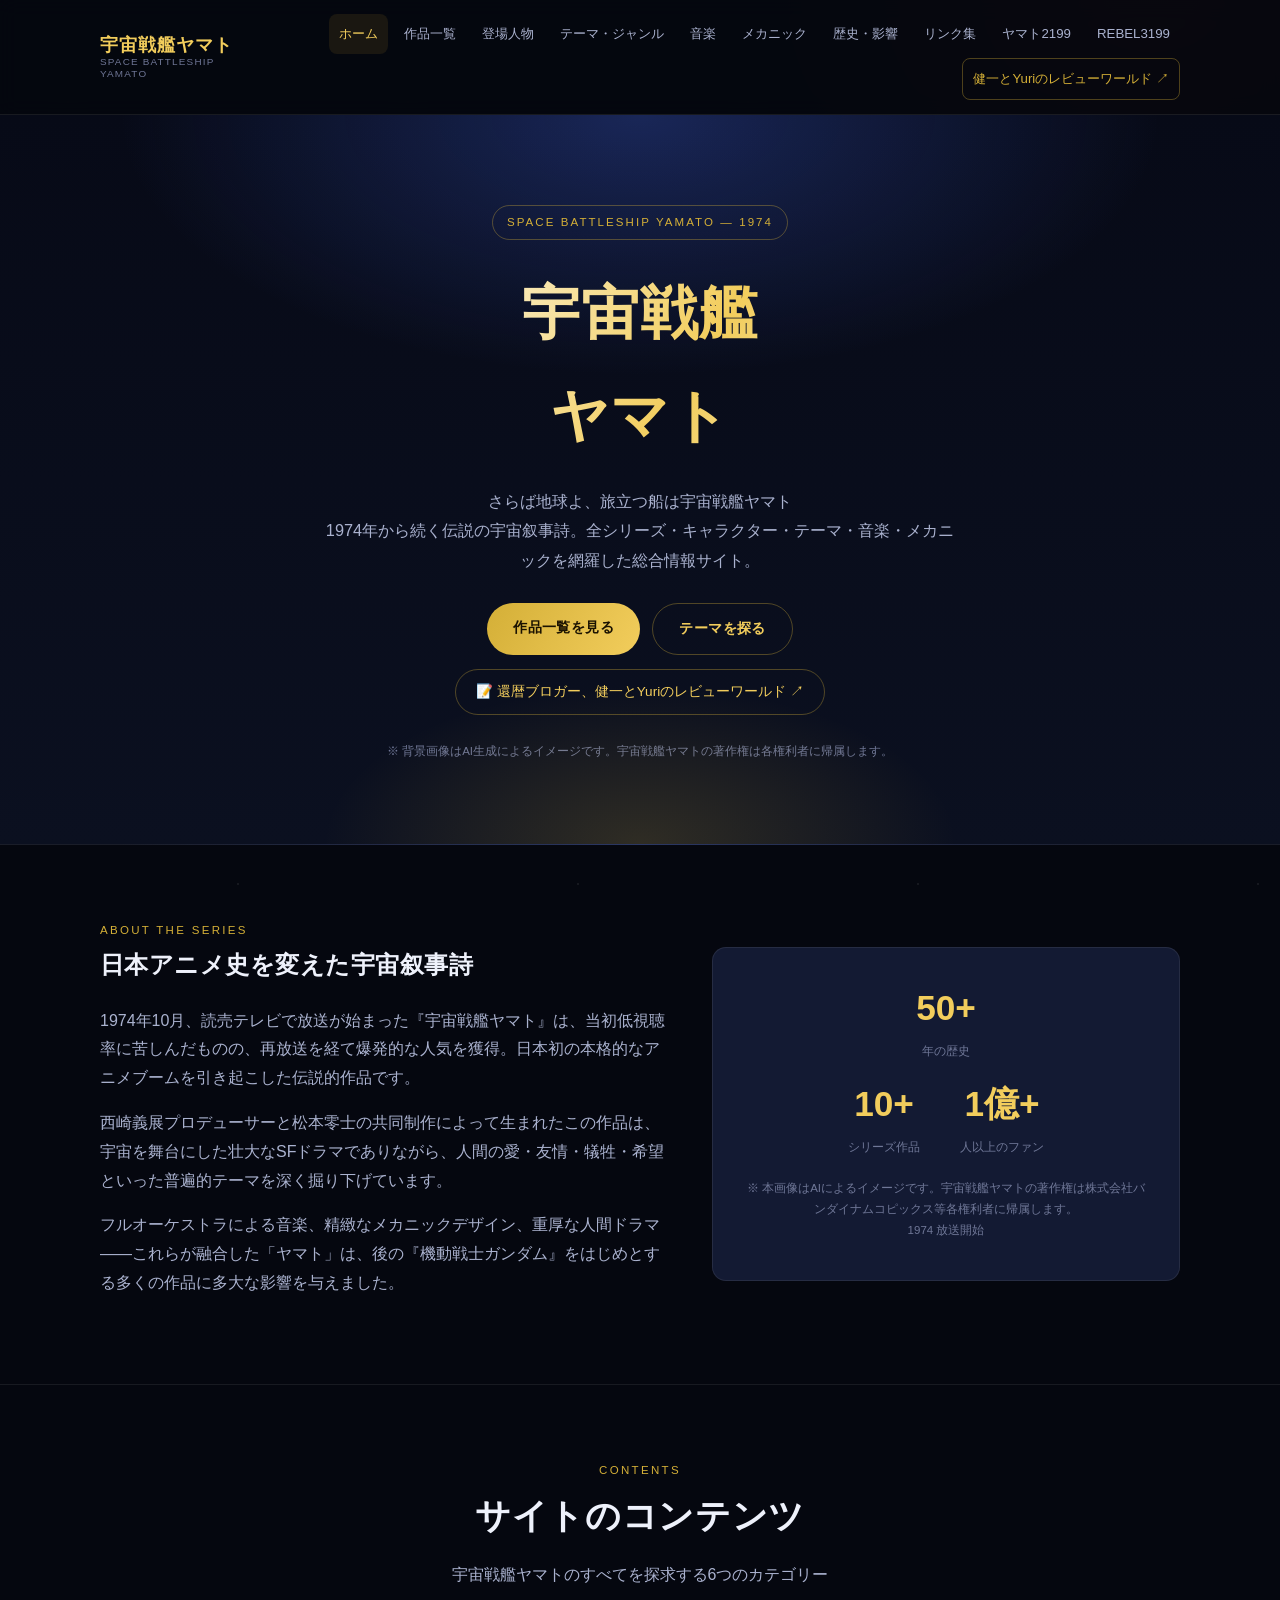
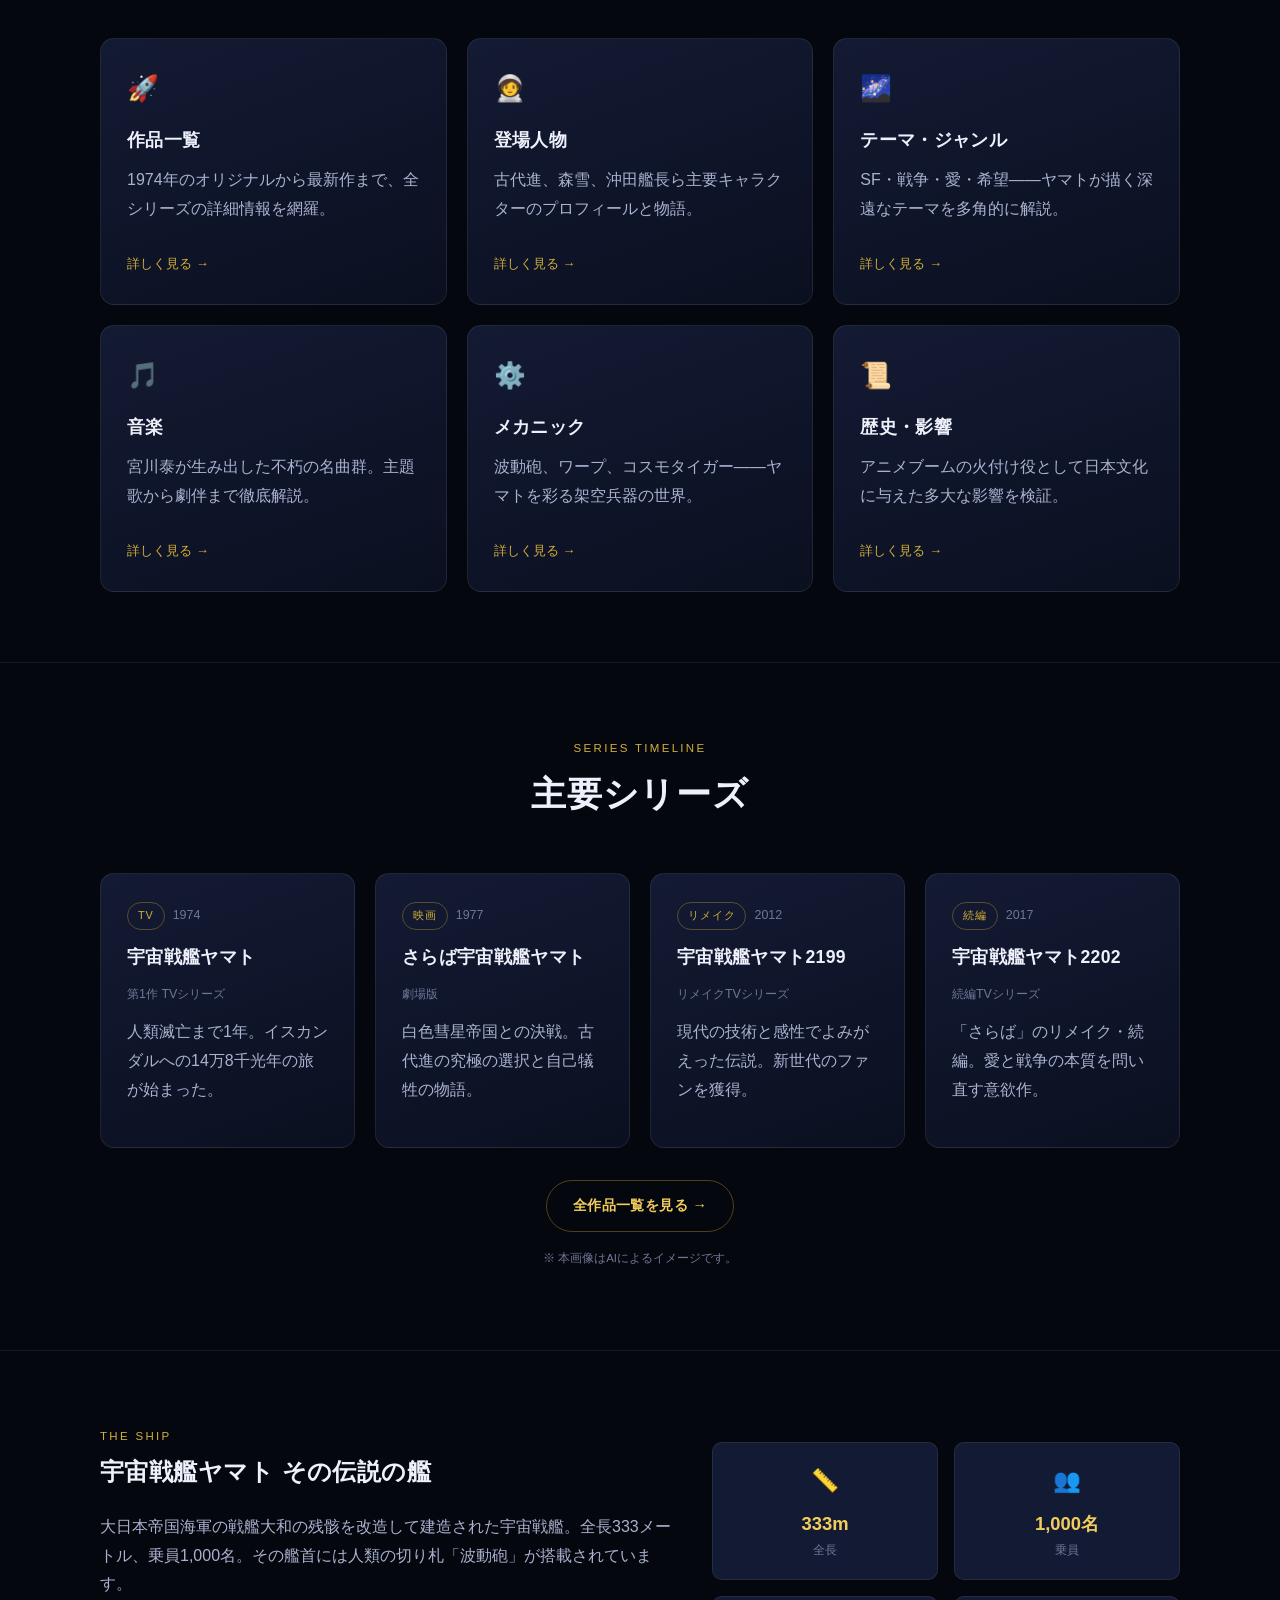
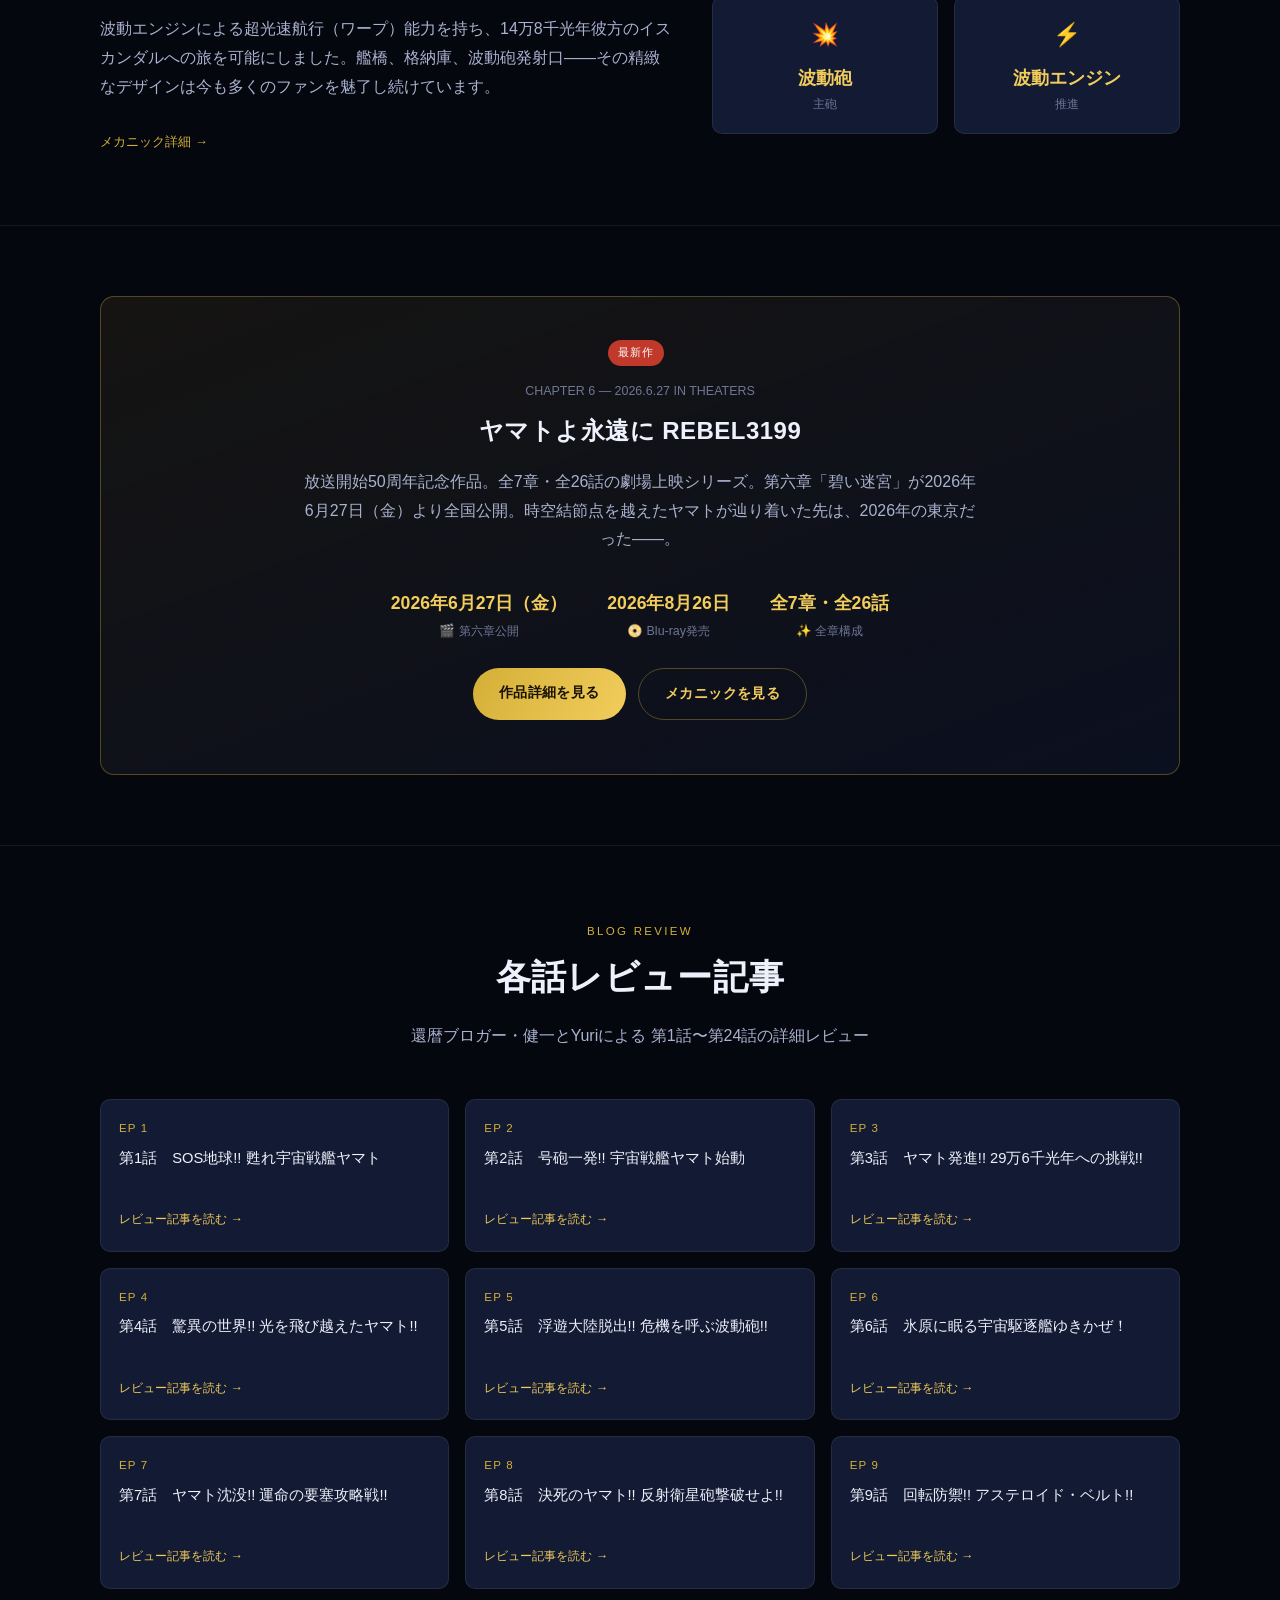
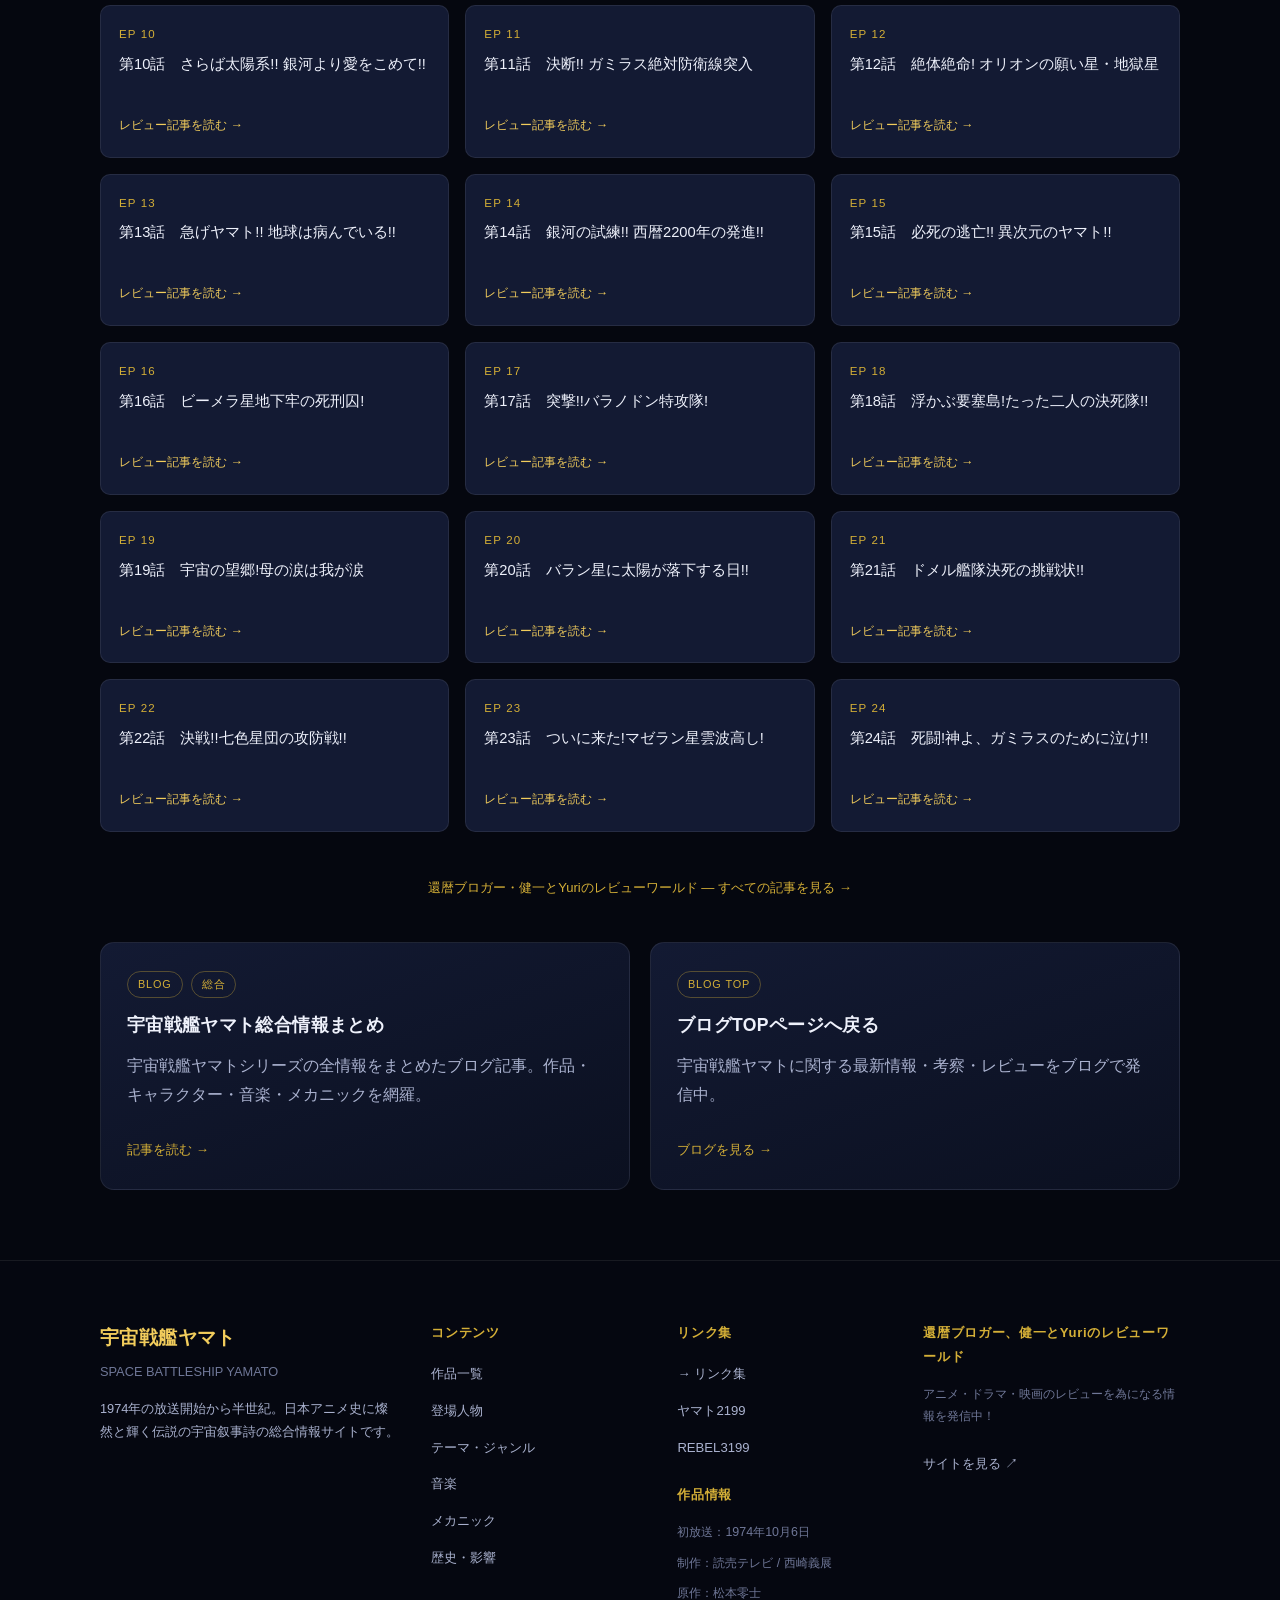
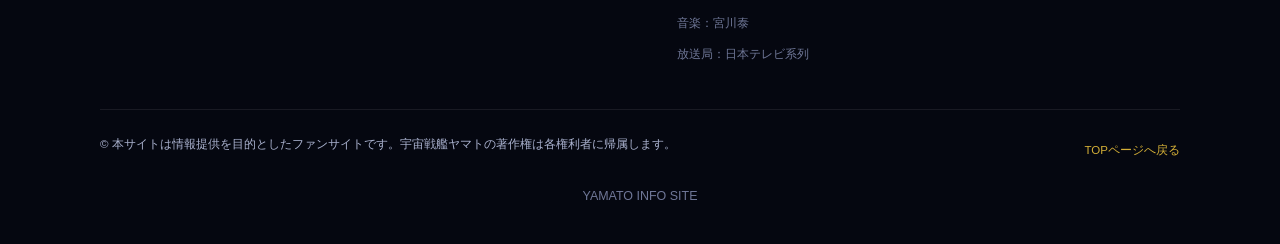
==== index.html @ c0e8f72f "Initial static rebuild of 宇宙戦艦ヤマト総合情報サイト" ====
<!DOCTYPE html>
<html lang="ja">
<head>
<meta charset="UTF-8">
<meta name="viewport" content="width=device-width, initial-scale=1.0">
<title>宇宙戦艦ヤマト 総合情報サイト | SPACE BATTLESHIP YAMATO</title>
<meta name="description" content="1974年から続く宇宙戦艦ヤマトシリーズの総合情報サイト。作品一覧・登場人物・テーマ・音楽・メカニック・歴史を網羅したファンサイトです。">
<link rel="stylesheet" href="style.css">
</head>
<body>

<header class="site-header">
  <div class="header-inner">
    <a href="index.html" class="logo">
      <span class="logo-main">宇宙戦艦ヤマト</span>
      <span class="logo-sub">SPACE BATTLESHIP YAMATO</span>
    </a>
    <button class="nav-toggle" aria-label="メニューを開く" aria-expanded="false">&#9776;</button>
    <nav class="site-nav">
      <a href="index.html">ホーム</a>
      <a href="works.html">作品一覧</a>
      <a href="characters.html">登場人物</a>
      <a href="themes.html">テーマ・ジャンル</a>
      <a href="music.html">音楽</a>
      <a href="mechanics.html">メカニック</a>
      <a href="history.html">歴史・影響</a>
      <a href="links.html">リンク集</a>
      <a href="yamato2199.html">ヤマト2199</a>
      <a href="rebel3199.html">REBEL3199</a>
      <a href="https://www.anime-station.org/" target="_blank" rel="noopener noreferrer" class="nav-external">健一とYuriのレビューワールド ↗</a>
    </nav>
  </div>
</header>

<main>

  <!-- HERO -->
  <section class="hero" style="border-bottom:1px solid var(--border-soft);">
    <div class="container">
      <span class="eyebrow">SPACE BATTLESHIP YAMATO — 1974</span>
      <h1>宇宙戦艦<br>ヤマト</h1>
      <p class="lead">さらば地球よ、旅立つ船は宇宙戦艦ヤマト<br>
      1974年から続く伝説の宇宙叙事詩。全シリーズ・キャラクター・テーマ・音楽・メカニックを網羅した総合情報サイト。</p>
      <div class="button-row">
        <a href="works.html" class="btn btn-primary">作品一覧を見る</a>
        <a href="themes.html" class="btn btn-outline">テーマを探る</a>
      </div>
      <div class="button-row">
        <a href="https://www.anime-station.org/" target="_blank" rel="noopener noreferrer" class="btn-blog">📝 還暦ブロガー、健一とYuriのレビューワールド ↗</a>
      </div>
      <p class="hero-note">※ 背景画像はAI生成によるイメージです。宇宙戦艦ヤマトの著作権は各権利者に帰属します。</p>
    </div>
  </section>

  <!-- ABOUT -->
  <section>
    <div class="container">
      <div class="two-col">
        <div>
          <span class="section-kicker">ABOUT THE SERIES</span>
          <h2 style="margin-bottom:20px;">日本アニメ史を変えた宇宙叙事詩</h2>
          <p>1974年10月、読売テレビで放送が始まった『宇宙戦艦ヤマト』は、当初低視聴率に苦しんだものの、再放送を経て爆発的な人気を獲得。日本初の本格的なアニメブームを引き起こした伝説的作品です。</p>
          <p>西崎義展プロデューサーと松本零士の共同制作によって生まれたこの作品は、宇宙を舞台にした壮大なSFドラマでありながら、人間の愛・友情・犠牲・希望といった普遍的テーマを深く掘り下げています。</p>
          <p>フルオーケストラによる音楽、精緻なメカニックデザイン、重厚な人間ドラマ——これらが融合した「ヤマト」は、後の『機動戦士ガンダム』をはじめとする多くの作品に多大な影響を与えました。</p>
        </div>
        <div class="panel center">
          <div class="stat-row" style="margin:0 0 10px;">
            <div class="stat"><div class="num">50+</div><div class="label">年の歴史</div></div>
          </div>
          <div class="stat-row" style="margin:0;">
            <div class="stat"><div class="num">10+</div><div class="label">シリーズ作品</div></div>
            <div class="stat"><div class="num">1億+</div><div class="label">人以上のファン</div></div>
          </div>
          <p class="image-note" style="margin-top:20px;">※ 本画像はAIによるイメージです。宇宙戦艦ヤマトの著作権は株式会社バンダイナムコピックス等各権利者に帰属します。<br>1974 放送開始</p>
        </div>
      </div>
    </div>
  </section>

  <!-- CONTENTS -->
  <section>
    <div class="container">
      <div class="section-head">
        <span class="section-kicker">CONTENTS</span>
        <h2>サイトのコンテンツ</h2>
        <p>宇宙戦艦ヤマトのすべてを探求する6つのカテゴリー</p>
      </div>
      <div class="grid grid-3">
        <a class="card" href="works.html">
          <div class="card-icon">🚀</div>
          <h3>作品一覧</h3>
          <p>1974年のオリジナルから最新作まで、全シリーズの詳細情報を網羅。</p>
          <span class="card-link">詳しく見る →</span>
        </a>
        <a class="card" href="characters.html">
          <div class="card-icon">🧑‍🚀</div>
          <h3>登場人物</h3>
          <p>古代進、森雪、沖田艦長ら主要キャラクターのプロフィールと物語。</p>
          <span class="card-link">詳しく見る →</span>
        </a>
        <a class="card" href="themes.html">
          <div class="card-icon">🌌</div>
          <h3>テーマ・ジャンル</h3>
          <p>SF・戦争・愛・希望——ヤマトが描く深遠なテーマを多角的に解説。</p>
          <span class="card-link">詳しく見る →</span>
        </a>
        <a class="card" href="music.html">
          <div class="card-icon">🎵</div>
          <h3>音楽</h3>
          <p>宮川泰が生み出した不朽の名曲群。主題歌から劇伴まで徹底解説。</p>
          <span class="card-link">詳しく見る →</span>
        </a>
        <a class="card" href="mechanics.html">
          <div class="card-icon">⚙️</div>
          <h3>メカニック</h3>
          <p>波動砲、ワープ、コスモタイガー——ヤマトを彩る架空兵器の世界。</p>
          <span class="card-link">詳しく見る →</span>
        </a>
        <a class="card" href="history.html">
          <div class="card-icon">📜</div>
          <h3>歴史・影響</h3>
          <p>アニメブームの火付け役として日本文化に与えた多大な影響を検証。</p>
          <span class="card-link">詳しく見る →</span>
        </a>
      </div>
    </div>
  </section>

  <!-- SERIES TIMELINE -->
  <section>
    <div class="container">
      <div class="section-head">
        <span class="section-kicker">SERIES TIMELINE</span>
        <h2>主要シリーズ</h2>
      </div>
      <div class="grid grid-4">
        <div class="card">
          <span class="badge badge-outline">TV</span><span class="small">1974</span>
          <h3 style="margin-top:12px;">宇宙戦艦ヤマト</h3>
          <p class="small">第1作 TVシリーズ</p>
          <p>人類滅亡まで1年。イスカンダルへの14万8千光年の旅が始まった。</p>
        </div>
        <div class="card">
          <span class="badge badge-outline">映画</span><span class="small">1977</span>
          <h3 style="margin-top:12px;">さらば宇宙戦艦ヤマト</h3>
          <p class="small">劇場版</p>
          <p>白色彗星帝国との決戦。古代進の究極の選択と自己犠牲の物語。</p>
        </div>
        <a class="card" href="yamato2199.html">
          <span class="badge badge-outline">リメイク</span><span class="small">2012</span>
          <h3 style="margin-top:12px;">宇宙戦艦ヤマト2199</h3>
          <p class="small">リメイクTVシリーズ</p>
          <p>現代の技術と感性でよみがえった伝説。新世代のファンを獲得。</p>
        </a>
        <div class="card">
          <span class="badge badge-outline">続編</span><span class="small">2017</span>
          <h3 style="margin-top:12px;">宇宙戦艦ヤマト2202</h3>
          <p class="small">続編TVシリーズ</p>
          <p>「さらば」のリメイク・続編。愛と戦争の本質を問い直す意欲作。</p>
        </div>
      </div>
      <p class="center" style="margin-top:32px;">
        <a href="works.html" class="btn btn-outline">全作品一覧を見る →</a>
      </p>
      <p class="image-note">※ 本画像はAIによるイメージです。</p>
    </div>
  </section>

  <!-- THE SHIP -->
  <section>
    <div class="container">
      <div class="two-col">
        <div>
          <span class="section-kicker">THE SHIP</span>
          <h2 style="margin-bottom:20px;">宇宙戦艦ヤマト その伝説の艦</h2>
          <p>大日本帝国海軍の戦艦大和の残骸を改造して建造された宇宙戦艦。全長333メートル、乗員1,000名。その艦首には人類の切り札「波動砲」が搭載されています。</p>
          <p>波動エンジンによる超光速航行（ワープ）能力を持ち、14万8千光年彼方のイスカンダルへの旅を可能にしました。艦橋、格納庫、波動砲発射口——その精緻なデザインは今も多くのファンを魅了し続けています。</p>
          <a href="mechanics.html" class="card-link">メカニック詳細 →</a>
        </div>
        <div class="spec-grid" style="grid-template-columns:repeat(2,1fr); margin-bottom:0;">
          <div class="spec-item"><div class="spec-icon">📏</div><div class="spec-value">333m</div><div class="spec-label">全長</div></div>
          <div class="spec-item"><div class="spec-icon">👥</div><div class="spec-value">1,000名</div><div class="spec-label">乗員</div></div>
          <div class="spec-item"><div class="spec-icon">💥</div><div class="spec-value">波動砲</div><div class="spec-label">主砲</div></div>
          <div class="spec-item"><div class="spec-icon">⚡</div><div class="spec-value">波動エンジン</div><div class="spec-label">推進</div></div>
        </div>
      </div>
    </div>
  </section>

  <!-- LATEST WORK -->
  <section>
    <div class="container">
      <div class="blog-cta">
        <span class="badge badge-red">最新作</span>
        <p class="small" style="margin:14px 0 6px;">CHAPTER 6 — 2026.6.27 IN THEATERS</p>
        <h2 style="margin-bottom:16px;">ヤマトよ永遠に REBEL3199</h2>
        <p style="max-width:680px; margin:0 auto 24px;">放送開始50周年記念作品。全7章・全26話の劇場上映シリーズ。第六章「碧い迷宮」が2026年6月27日（金）より全国公開。時空結節点を越えたヤマトが辿り着いた先は、2026年の東京だった――。</p>
        <div class="stat-row" style="margin-bottom:26px;">
          <div class="stat"><div class="num" style="font-size:1.1rem;">2026年6月27日（金）</div><div class="label">🎬 第六章公開</div></div>
          <div class="stat"><div class="num" style="font-size:1.1rem;">2026年8月26日</div><div class="label">📀 Blu-ray発売</div></div>
          <div class="stat"><div class="num" style="font-size:1.1rem;">全7章・全26話</div><div class="label">✨ 全章構成</div></div>
        </div>
        <div class="button-row">
          <a href="rebel3199.html" class="btn btn-primary">作品詳細を見る</a>
          <a href="mechanics.html" class="btn btn-outline">メカニックを見る</a>
        </div>
      </div>
    </div>
  </section>

  <!-- BLOG REVIEW -->
  <section>
    <div class="container">
      <div class="section-head">
        <span class="section-kicker">BLOG REVIEW</span>
        <h2>各話レビュー記事</h2>
        <p>還暦ブロガー・健一とYuriによる 第1話〜第24話の詳細レビュー</p>
      </div>
      <div class="ep-grid">
        <div class="ep-card"><div class="ep-num">EP 1</div><div class="ep-title">第1話　SOS地球!! 甦れ宇宙戦艦ヤマト</div><a class="ep-link" href="https://ameblo.jp/kenanime2026/entry-12952190333.html" target="_blank" rel="noopener noreferrer">レビュー記事を読む →</a></div>
        <div class="ep-card"><div class="ep-num">EP 2</div><div class="ep-title">第2話　号砲一発!! 宇宙戦艦ヤマト始動</div><a class="ep-link" href="https://ameblo.jp/kenanime2026/entry-12954253539.html" target="_blank" rel="noopener noreferrer">レビュー記事を読む →</a></div>
        <div class="ep-card"><div class="ep-num">EP 3</div><div class="ep-title">第3話　ヤマト発進!! 29万6千光年への挑戦!!</div><a class="ep-link" href="https://ameblo.jp/kenanime2026/entry-12955067536.html" target="_blank" rel="noopener noreferrer">レビュー記事を読む →</a></div>
        <div class="ep-card"><div class="ep-num">EP 4</div><div class="ep-title">第4話　驚異の世界!! 光を飛び越えたヤマト!!</div><a class="ep-link" href="https://ameblo.jp/kenanime2026/entry-12955153389.html" target="_blank" rel="noopener noreferrer">レビュー記事を読む →</a></div>
        <div class="ep-card"><div class="ep-num">EP 5</div><div class="ep-title">第5話　浮遊大陸脱出!! 危機を呼ぶ波動砲!!</div><a class="ep-link" href="https://ameblo.jp/kenanime2026/entry-12955842508.html" target="_blank" rel="noopener noreferrer">レビュー記事を読む →</a></div>
        <div class="ep-card"><div class="ep-num">EP 6</div><div class="ep-title">第6話　氷原に眠る宇宙駆逐艦ゆきかぜ！</div><a class="ep-link" href="https://ameblo.jp/kenanime2026/entry-12956148350.html" target="_blank" rel="noopener noreferrer">レビュー記事を読む →</a></div>
        <div class="ep-card"><div class="ep-num">EP 7</div><div class="ep-title">第7話　ヤマト沈没!! 運命の要塞攻略戦!!</div><a class="ep-link" href="https://ameblo.jp/kenanime2026/entry-12957284159.html" target="_blank" rel="noopener noreferrer">レビュー記事を読む →</a></div>
        <div class="ep-card"><div class="ep-num">EP 8</div><div class="ep-title">第8話　決死のヤマト!! 反射衛星砲撃破せよ!!</div><a class="ep-link" href="https://ameblo.jp/kenanime2026/entry-12958097617.html" target="_blank" rel="noopener noreferrer">レビュー記事を読む →</a></div>
        <div class="ep-card"><div class="ep-num">EP 9</div><div class="ep-title">第9話　回転防禦!! アステロイド・ベルト!!</div><a class="ep-link" href="https://ameblo.jp/kenanime2026/entry-12959697008.html" target="_blank" rel="noopener noreferrer">レビュー記事を読む →</a></div>
        <div class="ep-card"><div class="ep-num">EP 10</div><div class="ep-title">第10話　さらば太陽系!! 銀河より愛をこめて!!</div><a class="ep-link" href="https://ameblo.jp/kenanime2026/entry-12960052158.html" target="_blank" rel="noopener noreferrer">レビュー記事を読む →</a></div>
        <div class="ep-card"><div class="ep-num">EP 11</div><div class="ep-title">第11話　決断!! ガミラス絶対防衛線突入</div><a class="ep-link" href="https://ameblo.jp/kenanime2026/entry-12960122832.html" target="_blank" rel="noopener noreferrer">レビュー記事を読む →</a></div>
        <div class="ep-card"><div class="ep-num">EP 12</div><div class="ep-title">第12話　絶体絶命! オリオンの願い星・地獄星</div><a class="ep-link" href="https://ameblo.jp/kenanime2026/entry-12961592356.html" target="_blank" rel="noopener noreferrer">レビュー記事を読む →</a></div>
        <div class="ep-card"><div class="ep-num">EP 13</div><div class="ep-title">第13話　急げヤマト!! 地球は病んでいる!!</div><a class="ep-link" href="https://ameblo.jp/kenanime2026/entry-12962468361.html" target="_blank" rel="noopener noreferrer">レビュー記事を読む →</a></div>
        <div class="ep-card"><div class="ep-num">EP 14</div><div class="ep-title">第14話　銀河の試練!! 西暦2200年の発進!!</div><a class="ep-link" href="https://ameblo.jp/kenanime2026/entry-12962973408.html" target="_blank" rel="noopener noreferrer">レビュー記事を読む →</a></div>
        <div class="ep-card"><div class="ep-num">EP 15</div><div class="ep-title">第15話　必死の逃亡!! 異次元のヤマト!!</div><a class="ep-link" href="https://ameblo.jp/kenanime2026/entry-12963979379.html" target="_blank" rel="noopener noreferrer">レビュー記事を読む →</a></div>
        <div class="ep-card"><div class="ep-num">EP 16</div><div class="ep-title">第16話　ビーメラ星地下牢の死刑囚!</div><a class="ep-link" href="https://ameblo.jp/kenanime2026/entry-12964750364.html" target="_blank" rel="noopener noreferrer">レビュー記事を読む →</a></div>
        <div class="ep-card"><div class="ep-num">EP 17</div><div class="ep-title">第17話　突撃!!バラノドン特攻隊!</div><a class="ep-link" href="https://ameblo.jp/kenanime2026/entry-12965383576.html" target="_blank" rel="noopener noreferrer">レビュー記事を読む →</a></div>
        <div class="ep-card"><div class="ep-num">EP 18</div><div class="ep-title">第18話　浮かぶ要塞島!たった二人の決死隊!!</div><a class="ep-link" href="https://ameblo.jp/kenanime2026/entry-12966114140.html" target="_blank" rel="noopener noreferrer">レビュー記事を読む →</a></div>
        <div class="ep-card"><div class="ep-num">EP 19</div><div class="ep-title">第19話　宇宙の望郷!母の涙は我が涙</div><a class="ep-link" href="https://ameblo.jp/kenanime2026/entry-12966912856.html" target="_blank" rel="noopener noreferrer">レビュー記事を読む →</a></div>
        <div class="ep-card"><div class="ep-num">EP 20</div><div class="ep-title">第20話　バラン星に太陽が落下する日!!</div><a class="ep-link" href="https://ameblo.jp/kenanime2026/entry-12967643539.html" target="_blank" rel="noopener noreferrer">レビュー記事を読む →</a></div>
        <div class="ep-card"><div class="ep-num">EP 21</div><div class="ep-title">第21話　ドメル艦隊決死の挑戦状!!</div><a class="ep-link" href="https://ameblo.jp/kenanime2026/entry-12968411732.html" target="_blank" rel="noopener noreferrer">レビュー記事を読む →</a></div>
        <div class="ep-card"><div class="ep-num">EP 22</div><div class="ep-title">第22話　決戦!!七色星団の攻防戦!!</div><a class="ep-link" href="https://ameblo.jp/kenanime2026/entry-12969375112.html" target="_blank" rel="noopener noreferrer">レビュー記事を読む →</a></div>
        <div class="ep-card"><div class="ep-num">EP 23</div><div class="ep-title">第23話　ついに来た!マゼラン星雲波高し!</div><a class="ep-link" href="https://ameblo.jp/kenanime2026/entry-12970106198.html" target="_blank" rel="noopener noreferrer">レビュー記事を読む →</a></div>
        <div class="ep-card"><div class="ep-num">EP 24</div><div class="ep-title">第24話　死闘!神よ、ガミラスのために泣け!!</div><a class="ep-link" href="https://ameblo.jp/kenanime2026/entry-12970863122.html" target="_blank" rel="noopener noreferrer">レビュー記事を読む →</a></div>
      </div>
      <p class="center" style="margin-top:32px;">
        <a href="https://www.anime-station.org/" target="_blank" rel="noopener noreferrer" class="card-link">還暦ブロガー・健一とYuriのレビューワールド — すべての記事を見る →</a>
      </p>

      <div class="grid grid-2" style="margin-top:40px;">
        <a class="card" href="https://ameblo.jp/kenanime2026/entry-12955072585.html" target="_blank" rel="noopener noreferrer">
          <span class="badge badge-outline">BLOG</span><span class="badge badge-outline">総合</span>
          <h3 style="margin-top:12px;">宇宙戦艦ヤマト総合情報まとめ</h3>
          <p>宇宙戦艦ヤマトシリーズの全情報をまとめたブログ記事。作品・キャラクター・音楽・メカニックを網羅。</p>
          <span class="card-link">記事を読む →</span>
        </a>
        <a class="card" href="https://www.anime-station.org/" target="_blank" rel="noopener noreferrer">
          <span class="badge badge-outline">BLOG TOP</span>
          <h3 style="margin-top:12px;">ブログTOPページへ戻る</h3>
          <p>宇宙戦艦ヤマトに関する最新情報・考察・レビューをブログで発信中。</p>
          <span class="card-link">ブログを見る →</span>
        </a>
      </div>
    </div>
  </section>

</main>

<footer class="site-footer">
  <div class="container">
    <div class="footer-inner">
      <div class="footer-brand">
        <h2>宇宙戦艦ヤマト</h2>
        <p class="small" style="margin-bottom:14px;">SPACE BATTLESHIP YAMATO</p>
        <p>1974年の放送開始から半世紀。日本アニメ史に燦然と輝く伝説の宇宙叙事詩の総合情報サイトです。</p>
      </div>
      <div class="footer-col">
        <h3>コンテンツ</h3>
        <ul>
          <li><a href="works.html">作品一覧</a></li>
          <li><a href="characters.html">登場人物</a></li>
          <li><a href="themes.html">テーマ・ジャンル</a></li>
          <li><a href="music.html">音楽</a></li>
          <li><a href="mechanics.html">メカニック</a></li>
          <li><a href="history.html">歴史・影響</a></li>
        </ul>
      </div>
      <div class="footer-col">
        <h3>リンク集</h3>
        <ul>
          <li><a href="links.html">→ リンク集</a></li>
          <li><a href="yamato2199.html">ヤマト2199</a></li>
          <li><a href="rebel3199.html">REBEL3199</a></li>
        </ul>
        <h3 style="margin-top:22px;">作品情報</h3>
        <ul class="footer-info">
          <li>初放送：1974年10月6日</li>
          <li>制作：読売テレビ / 西崎義展</li>
          <li>原作：松本零士</li>
          <li>音楽：宮川泰</li>
          <li>放送局：日本テレビ系列</li>
        </ul>
      </div>
      <div class="footer-col">
        <h3>還暦ブロガー、健一とYuriのレビューワールド</h3>
        <p class="small">アニメ・ドラマ・映画のレビューを為になる情報を発信中！</p>
        <a href="https://www.anime-station.org/" target="_blank" rel="noopener noreferrer" class="card-link">サイトを見る ↗</a>
      </div>
    </div>
    <div class="footer-bottom">
      <p>© 本サイトは情報提供を目的としたファンサイトです。宇宙戦艦ヤマトの著作権は各権利者に帰属します。</p>
      <a href="index.html">TOPページへ戻る</a>
    </div>
    <p class="small center" style="margin-top:18px;">YAMATO INFO SITE</p>
  </div>
</footer>

<script src="script.js"></script>
</body>
</html>
---- style.css ----
/* =========================================================
   宇宙戦艦ヤマト 総合情報サイト — style.css
   ダークテーマ / 宇宙的な雰囲気 / レスポンシブ対応
   ========================================================= */

:root {
  --bg-void: #05070f;
  --bg-panel: #0b1020;
  --bg-panel-alt: #10162b;
  --bg-card: #131a33;
  --border-soft: rgba(255, 255, 255, 0.08);
  --border-strong: rgba(212, 175, 55, 0.35);
  --text-main: #eef1fb;
  --text-sub: #aab2cf;
  --text-faint: #6f7797;
  --gold: #d4af37;
  --gold-bright: #f2cd5c;
  --red: #c0392b;
  --red-bright: #e74c3c;
  --blue-glow: #3a5bd0;
  --max-width: 1120px;
  --radius: 14px;
  --shadow-soft: 0 10px 30px rgba(0, 0, 0, 0.45);
}

* {
  box-sizing: border-box;
}

html {
  scroll-behavior: smooth;
}

body {
  margin: 0;
  font-family: "Hiragino Kaku Gothic ProN", "Hiragino Sans", "Yu Gothic", "Noto Sans JP", "Meiryo", sans-serif;
  background:
    radial-gradient(ellipse 900px 500px at 12% -10%, rgba(58, 91, 208, 0.25), transparent 60%),
    radial-gradient(ellipse 700px 500px at 90% 0%, rgba(192, 57, 43, 0.15), transparent 55%),
    var(--bg-void);
  color: var(--text-main);
  line-height: 1.8;
  overflow-x: hidden;
}

img, svg {
  max-width: 100%;
  display: block;
}

a {
  color: inherit;
  text-decoration: none;
}

ul {
  padding: 0;
  margin: 0;
  list-style: none;
}

h1, h2, h3, h4 {
  margin: 0;
  font-weight: 700;
  letter-spacing: 0.02em;
}

p {
  margin: 0 0 1em;
  color: var(--text-sub);
}

.container {
  max-width: var(--max-width);
  margin: 0 auto;
  padding: 0 20px;
}

/* ---------- starfield backdrop ---------- */
body::before {
  content: "";
  position: fixed;
  inset: 0;
  z-index: -1;
  background-image:
    radial-gradient(2px 2px at 20% 30%, rgba(255,255,255,0.7), transparent 60%),
    radial-gradient(1.5px 1.5px at 70% 60%, rgba(255,255,255,0.5), transparent 60%),
    radial-gradient(2px 2px at 40% 80%, rgba(255,255,255,0.55), transparent 60%),
    radial-gradient(1.5px 1.5px at 85% 20%, rgba(255,255,255,0.6), transparent 60%),
    radial-gradient(1.5px 1.5px at 55% 45%, rgba(255,255,255,0.4), transparent 60%),
    radial-gradient(2px 2px at 10% 90%, rgba(255,255,255,0.5), transparent 60%),
    radial-gradient(1.5px 1.5px at 95% 75%, rgba(255,255,255,0.45), transparent 60%);
  background-repeat: repeat;
  background-size: 340px 340px;
  opacity: 0.7;
}

/* ---------- header / nav ---------- */
.site-header {
  position: sticky;
  top: 0;
  z-index: 100;
  background: rgba(5, 7, 15, 0.86);
  backdrop-filter: blur(10px);
  border-bottom: 1px solid var(--border-soft);
}

.header-inner {
  max-width: var(--max-width);
  margin: 0 auto;
  padding: 14px 20px;
  display: flex;
  align-items: center;
  justify-content: space-between;
  gap: 16px;
}

.logo {
  display: flex;
  flex-direction: column;
  line-height: 1.2;
}

.logo-main {
  font-size: 1.15rem;
  font-weight: 800;
  color: var(--gold-bright);
  letter-spacing: 0.05em;
}

.logo-sub {
  font-size: 0.62rem;
  color: var(--text-faint);
  letter-spacing: 0.12em;
}

.nav-toggle {
  display: none;
  background: none;
  border: 1px solid var(--border-soft);
  color: var(--text-main);
  font-size: 1.3rem;
  width: 42px;
  height: 42px;
  border-radius: 8px;
  cursor: pointer;
}

.site-nav {
  display: flex;
  flex-wrap: wrap;
  gap: 4px 6px;
  justify-content: flex-end;
}

.site-nav a {
  font-size: 0.83rem;
  padding: 8px 10px;
  border-radius: 8px;
  color: var(--text-sub);
  white-space: nowrap;
  transition: color 0.2s, background 0.2s;
}

.site-nav a:hover,
.site-nav a.active {
  color: var(--gold-bright);
  background: rgba(212, 175, 55, 0.1);
}

.site-nav a.nav-external {
  color: var(--gold);
  border: 1px solid var(--border-strong);
}

/* ---------- hero ---------- */
.hero {
  position: relative;
  padding: 90px 20px 70px;
  text-align: center;
  overflow: hidden;
  background:
    radial-gradient(ellipse 800px 400px at 50% 0%, rgba(58, 91, 208, 0.35), transparent 65%),
    linear-gradient(180deg, #070a17 0%, #0b1020 100%);
  border-bottom: 1px solid var(--border-soft);
}

.hero::after {
  content: "";
  position: absolute;
  left: 50%;
  bottom: -160px;
  transform: translateX(-50%);
  width: 640px;
  height: 320px;
  background: radial-gradient(ellipse, rgba(212, 175, 55, 0.18), transparent 70%);
  pointer-events: none;
}

.eyebrow {
  display: inline-block;
  font-size: 0.72rem;
  letter-spacing: 0.18em;
  color: var(--gold);
  border: 1px solid var(--border-strong);
  padding: 6px 14px;
  border-radius: 999px;
  margin-bottom: 22px;
}

.hero h1 {
  font-size: clamp(2.1rem, 6vw, 3.6rem);
  background: linear-gradient(120deg, #fff 20%, var(--gold-bright) 55%, #fff 85%);
  -webkit-background-clip: text;
  background-clip: text;
  color: transparent;
  margin-bottom: 18px;
}

.hero .lead {
  max-width: 640px;
  margin: 0 auto 28px;
  color: var(--text-sub);
  font-size: 1.02rem;
}

.hero-note {
  margin-top: 26px;
  font-size: 0.72rem;
  color: var(--text-faint);
}

.button-row {
  display: flex;
  flex-wrap: wrap;
  gap: 12px;
  justify-content: center;
  margin-bottom: 14px;
}

.btn {
  display: inline-block;
  padding: 12px 26px;
  border-radius: 999px;
  font-size: 0.9rem;
  font-weight: 700;
  letter-spacing: 0.03em;
  transition: transform 0.2s, box-shadow 0.2s;
}

.btn-primary {
  background: linear-gradient(120deg, var(--gold), var(--gold-bright));
  color: #1a1200;
}

.btn-outline {
  border: 1px solid var(--border-strong);
  color: var(--gold-bright);
}

.btn-blog {
  border: 1px solid var(--border-strong);
  color: var(--gold-bright);
  padding: 10px 20px;
  border-radius: 999px;
  font-size: 0.85rem;
  display: inline-flex;
  align-items: center;
  gap: 8px;
}

.btn:hover {
  transform: translateY(-2px);
  box-shadow: var(--shadow-soft);
}

/* ---------- sections ---------- */
section {
  padding: 70px 0;
  border-bottom: 1px solid var(--border-soft);
}

.section-head {
  text-align: center;
  max-width: 680px;
  margin: 0 auto 48px;
}

.section-kicker {
  font-size: 0.72rem;
  letter-spacing: 0.2em;
  color: var(--gold);
  margin-bottom: 10px;
}

.section-head h2 {
  font-size: clamp(1.5rem, 4vw, 2.2rem);
  margin-bottom: 14px;
}

.section-head p {
  color: var(--text-sub);
}

.image-note {
  text-align: center;
  font-size: 0.72rem;
  color: var(--text-faint);
  margin-top: 8px;
}

/* ---------- grid / cards ---------- */
.grid {
  display: grid;
  gap: 20px;
}

.grid-2 { grid-template-columns: repeat(2, 1fr); }
.grid-3 { grid-template-columns: repeat(3, 1fr); }
.grid-4 { grid-template-columns: repeat(4, 1fr); }

.card {
  background: linear-gradient(160deg, var(--bg-card), var(--bg-panel));
  border: 1px solid var(--border-soft);
  border-radius: var(--radius);
  padding: 26px;
  transition: border-color 0.2s, transform 0.2s;
}

.card:hover {
  border-color: var(--border-strong);
  transform: translateY(-3px);
}

.card h3 {
  font-size: 1.1rem;
  margin-bottom: 10px;
  color: var(--text-main);
}

.card .card-icon {
  font-size: 1.6rem;
  margin-bottom: 14px;
}

.card-link {
  display: inline-block;
  margin-top: 12px;
  font-size: 0.82rem;
  color: var(--gold);
}

/* stat row */
.stat-row {
  display: flex;
  flex-wrap: wrap;
  justify-content: center;
  gap: 40px;
  margin: 34px 0;
}

.stat {
  text-align: center;
}

.stat .num {
  font-size: 2.2rem;
  font-weight: 800;
  color: var(--gold-bright);
}

.stat .label {
  font-size: 0.78rem;
  color: var(--text-faint);
}

/* tag pill */
.tag {
  display: inline-block;
  font-size: 0.72rem;
  color: var(--text-sub);
  border: 1px solid var(--border-soft);
  border-radius: 999px;
  padding: 3px 10px;
  margin: 3px 4px 0 0;
}

.badge {
  display: inline-block;
  font-size: 0.68rem;
  letter-spacing: 0.08em;
  color: #1a1200;
  background: var(--gold);
  border-radius: 999px;
  padding: 3px 10px;
  margin-right: 8px;
}

.badge-outline {
  background: none;
  color: var(--gold);
  border: 1px solid var(--border-strong);
}

.badge-red {
  background: var(--red);
  color: #fff;
}

/* ---------- timeline ---------- */
.timeline {
  position: relative;
  margin: 0 auto;
  max-width: 820px;
  padding-left: 26px;
  border-left: 2px solid var(--border-strong);
}

.timeline-item {
  position: relative;
  padding: 0 0 34px 20px;
}

.timeline-item::before {
  content: "";
  position: absolute;
  left: -33px;
  top: 4px;
  width: 12px;
  height: 12px;
  border-radius: 50%;
  background: var(--gold-bright);
  box-shadow: 0 0 0 4px rgba(212, 175, 55, 0.18);
}

.timeline-year {
  font-size: 1.3rem;
  font-weight: 800;
  color: var(--gold-bright);
}

.timeline-item h3 {
  margin: 4px 0 8px;
  font-size: 1.05rem;
}

/* ---------- episode / blog list ---------- */
.ep-grid {
  display: grid;
  grid-template-columns: repeat(3, 1fr);
  gap: 16px;
}

.ep-card {
  background: var(--bg-card);
  border: 1px solid var(--border-soft);
  border-radius: 10px;
  padding: 18px;
}

.ep-num {
  font-size: 0.72rem;
  color: var(--gold);
  letter-spacing: 0.1em;
  margin-bottom: 6px;
}

.ep-title {
  font-size: 0.92rem;
  color: var(--text-main);
  margin-bottom: 12px;
  min-height: 3.2em;
}

.ep-link {
  font-size: 0.78rem;
  color: var(--gold-bright);
}

.ep-link:hover {
  text-decoration: underline;
}

/* ---------- tabs ---------- */
.tabbar {
  display: flex;
  justify-content: center;
  gap: 10px;
  margin-bottom: 34px;
  flex-wrap: wrap;
}

.tab-btn {
  background: var(--bg-card);
  border: 1px solid var(--border-soft);
  color: var(--text-sub);
  padding: 10px 20px;
  border-radius: 999px;
  font-size: 0.85rem;
  cursor: pointer;
}

.tab-btn.active {
  color: #1a1200;
  background: var(--gold);
  border-color: var(--gold);
}

.tab-panel {
  display: none;
}

.tab-panel.active {
  display: block;
}

/* ---------- character card ---------- */
.char-card {
  background: var(--bg-card);
  border: 1px solid var(--border-soft);
  border-radius: var(--radius);
  padding: 24px;
}

.char-avatar {
  width: 56px;
  height: 56px;
  border-radius: 50%;
  display: flex;
  align-items: center;
  justify-content: center;
  font-weight: 800;
  font-size: 1.2rem;
  color: #1a1200;
  background: linear-gradient(135deg, var(--gold), var(--gold-bright));
  margin-bottom: 14px;
}

.char-name-en {
  font-size: 0.72rem;
  color: var(--text-faint);
}

.char-meta {
  font-size: 0.78rem;
  color: var(--gold);
  margin: 6px 0 12px;
}

/* enemy variant */
.char-card.enemy .char-avatar {
  background: linear-gradient(135deg, var(--red), var(--red-bright));
  color: #fff;
}

.char-card.enemy .char-meta {
  color: var(--red-bright);
}

/* ---------- spec table ---------- */
.spec-grid {
  display: grid;
  grid-template-columns: repeat(4, 1fr);
  gap: 16px;
  margin-bottom: 40px;
}

.spec-item {
  text-align: center;
  background: var(--bg-card);
  border: 1px solid var(--border-soft);
  border-radius: 10px;
  padding: 18px 10px;
}

.spec-icon {
  font-size: 1.4rem;
  margin-bottom: 6px;
}

.spec-value {
  font-size: 1.15rem;
  font-weight: 800;
  color: var(--gold-bright);
}

.spec-label {
  font-size: 0.72rem;
  color: var(--text-faint);
}

table.data-table {
  width: 100%;
  border-collapse: collapse;
  font-size: 0.85rem;
}

table.data-table th,
table.data-table td {
  text-align: left;
  padding: 10px 12px;
  border-bottom: 1px solid var(--border-soft);
  color: var(--text-sub);
}

table.data-table th {
  color: var(--gold);
  font-weight: 700;
}

.table-scroll {
  overflow-x: auto;
  border: 1px solid var(--border-soft);
  border-radius: 10px;
}

/* ---------- link list (links page) ---------- */
.link-group {
  margin-bottom: 40px;
}

.link-group h3 {
  font-size: 1rem;
  color: var(--gold-bright);
  margin-bottom: 14px;
  display: flex;
  align-items: center;
  gap: 8px;
}

.link-list a {
  display: flex;
  justify-content: space-between;
  align-items: center;
  gap: 16px;
  background: var(--bg-card);
  border: 1px solid var(--border-soft);
  border-radius: 10px;
  padding: 16px 20px;
  margin-bottom: 10px;
  transition: border-color 0.2s;
}

.link-list a:hover {
  border-color: var(--border-strong);
}

.link-list .link-title {
  color: var(--text-main);
  font-weight: 700;
  font-size: 0.92rem;
}

.link-list .link-desc {
  color: var(--text-faint);
  font-size: 0.78rem;
  font-weight: 400;
}

.link-list .link-arrow {
  color: var(--gold);
  flex-shrink: 0;
}

.notice-box {
  background: var(--bg-panel-alt);
  border: 1px solid var(--border-soft);
  border-radius: var(--radius);
  padding: 24px;
  font-size: 0.84rem;
  color: var(--text-faint);
}

.notice-box p {
  margin-bottom: 8px;
  color: var(--text-faint);
}

/* ---------- misc content blocks ---------- */
.panel {
  background: var(--bg-card);
  border: 1px solid var(--border-soft);
  border-radius: var(--radius);
  padding: 28px;
}

.two-col {
  display: grid;
  grid-template-columns: 1.1fr 0.9fr;
  gap: 40px;
  align-items: center;
}

.quote-block {
  border-left: 3px solid var(--gold);
  padding-left: 18px;
  font-style: italic;
  color: var(--text-sub);
  margin: 20px 0;
}

.chapter-card {
  background: var(--bg-card);
  border: 1px solid var(--border-soft);
  border-radius: var(--radius);
  padding: 22px;
  margin-bottom: 16px;
}

.chapter-card.current {
  border-color: var(--border-strong);
  background: linear-gradient(160deg, rgba(212, 175, 55, 0.08), var(--bg-card));
}

.chapter-head {
  display: flex;
  align-items: center;
  gap: 12px;
  margin-bottom: 10px;
  flex-wrap: wrap;
}

.chapter-num {
  font-weight: 800;
  color: var(--gold-bright);
}

.status-pill {
  font-size: 0.68rem;
  padding: 3px 10px;
  border-radius: 999px;
  border: 1px solid var(--border-soft);
  color: var(--text-faint);
}

.status-pill.done {
  color: var(--gold);
  border-color: var(--border-strong);
}

.status-pill.wip {
  color: var(--text-faint);
}

/* ---------- blog CTA section ---------- */
.blog-cta {
  text-align: center;
  background: linear-gradient(160deg, rgba(212, 175, 55, 0.08), var(--bg-panel));
  border: 1px solid var(--border-strong);
  border-radius: var(--radius);
  padding: 40px 24px;
}

/* ---------- footer ---------- */
.site-footer {
  background: #050710;
  padding: 60px 0 24px;
}

.footer-inner {
  display: grid;
  grid-template-columns: 1.4fr 1fr 1fr 1.2fr;
  gap: 32px;
  padding-bottom: 36px;
  border-bottom: 1px solid var(--border-soft);
}

.footer-brand h2 {
  color: var(--gold-bright);
  font-size: 1.2rem;
  margin-bottom: 4px;
}

.footer-brand p {
  font-size: 0.8rem;
}

.footer-col h3 {
  font-size: 0.82rem;
  color: var(--gold);
  margin-bottom: 14px;
  letter-spacing: 0.05em;
}

.footer-col li {
  margin-bottom: 8px;
}

.footer-col a {
  font-size: 0.82rem;
  color: var(--text-sub);
}

.footer-col a:hover {
  color: var(--gold-bright);
}

.footer-info li {
  font-size: 0.78rem;
  color: var(--text-faint);
}

.footer-bottom {
  padding-top: 24px;
  display: flex;
  flex-wrap: wrap;
  gap: 12px;
  justify-content: space-between;
  align-items: center;
  font-size: 0.72rem;
  color: var(--text-faint);
}

.footer-bottom a {
  color: var(--gold);
}

/* ---------- utility ---------- */
.mt-0 { margin-top: 0; }
.center { text-align: center; }
.small { font-size: 0.78rem; color: var(--text-faint); }

/* =========================================================
   Responsive
   ========================================================= */
@media (max-width: 960px) {
  .grid-4 { grid-template-columns: repeat(2, 1fr); }
  .grid-3 { grid-template-columns: repeat(2, 1fr); }
  .ep-grid { grid-template-columns: repeat(2, 1fr); }
  .footer-inner { grid-template-columns: 1fr 1fr; }
  .two-col { grid-template-columns: 1fr; }
  .spec-grid { grid-template-columns: repeat(4, 1fr); }
}

@media (max-width: 720px) {
  .nav-toggle {
    display: inline-flex;
    align-items: center;
    justify-content: center;
  }

  .site-nav {
    display: none;
    position: absolute;
    top: 100%;
    left: 0;
    right: 0;
    background: rgba(5, 7, 15, 0.98);
    border-bottom: 1px solid var(--border-soft);
    flex-direction: column;
    align-items: stretch;
    padding: 10px 16px 20px;
    gap: 2px;
  }

  .site-header.nav-open .site-nav {
    display: flex;
  }

  .site-nav a {
    padding: 12px 10px;
  }

  .hero { padding: 60px 16px 50px; }

  section { padding: 50px 0; }

  .grid-2,
  .grid-3,
  .grid-4 {
    grid-template-columns: 1fr;
  }

  .ep-grid { grid-template-columns: 1fr; }

  .footer-inner { grid-template-columns: 1fr; }

  .spec-grid { grid-template-columns: repeat(2, 1fr); }

  .stat-row { gap: 24px; }

  .link-list a {
    flex-direction: column;
    align-items: flex-start;
  }
}

@media (max-width: 480px) {
  .logo-main { font-size: 1rem; }
  .hero h1 { font-size: 1.8rem; }
}
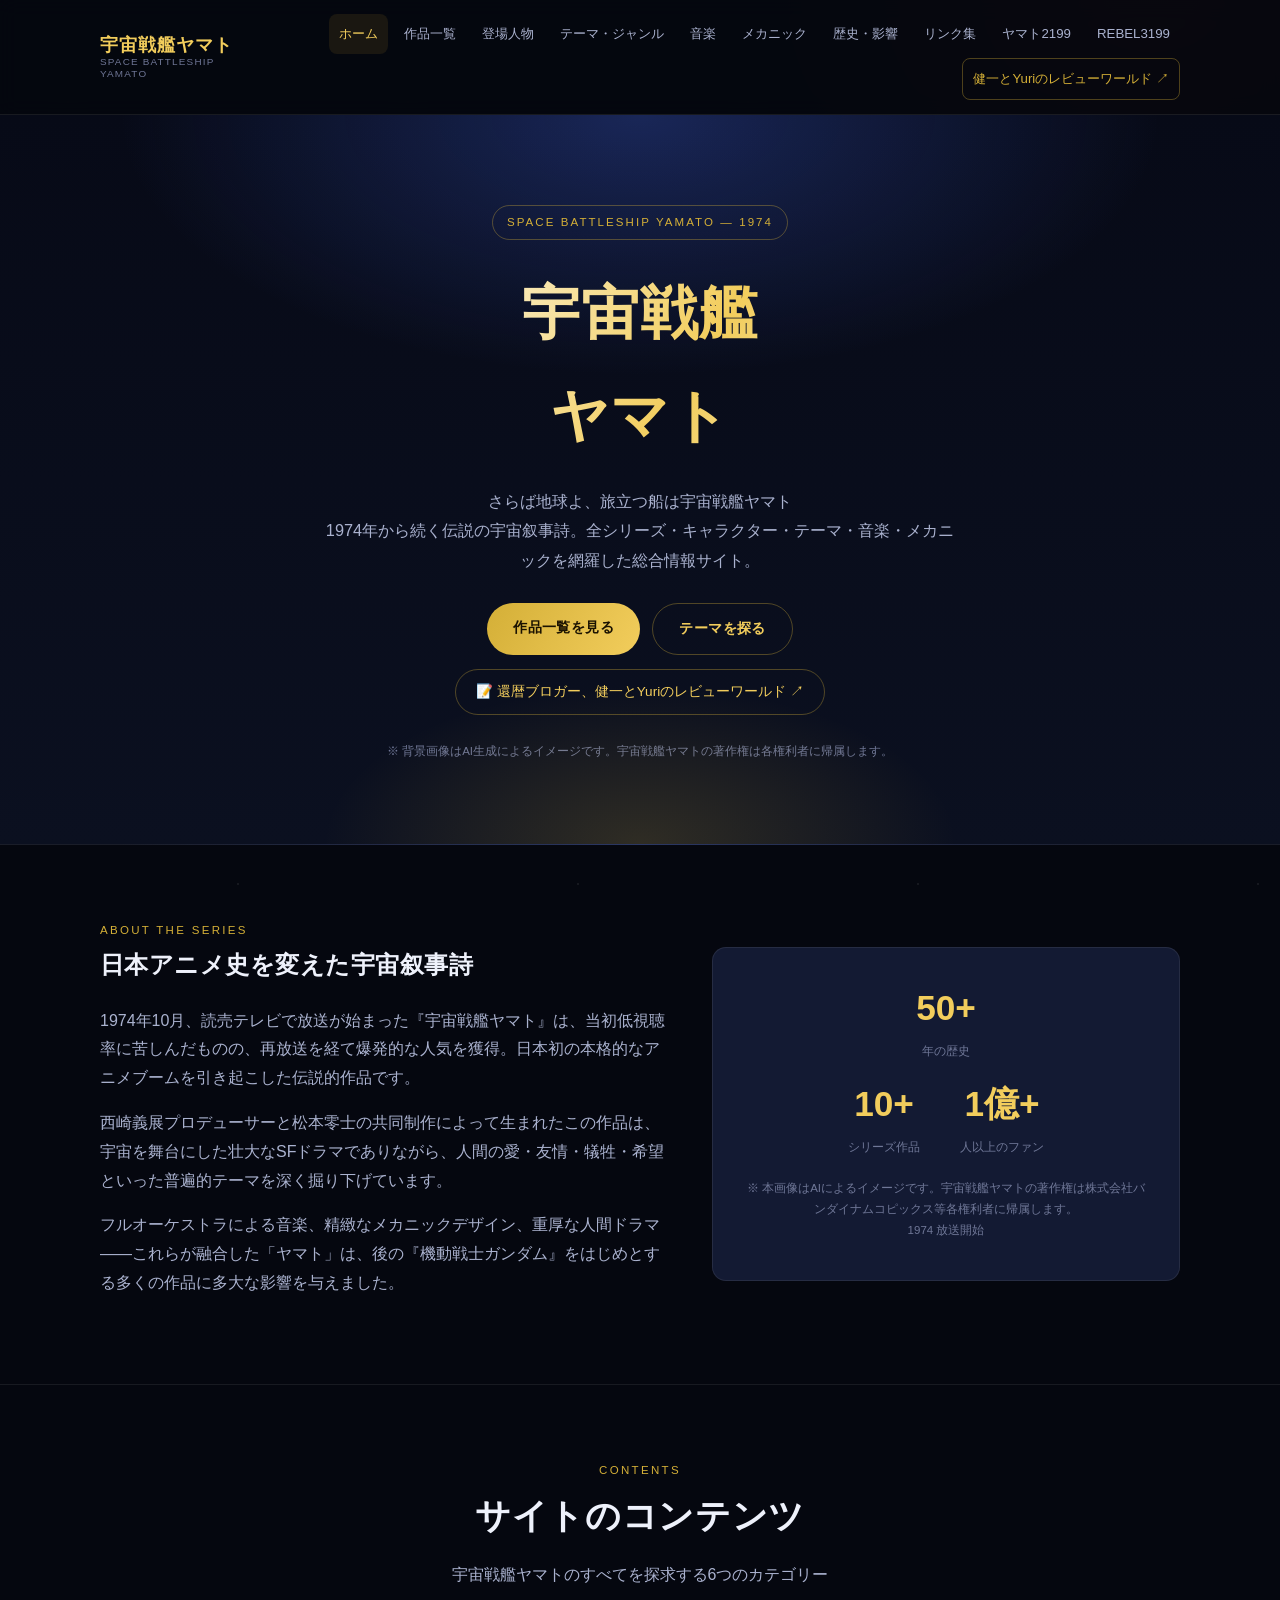
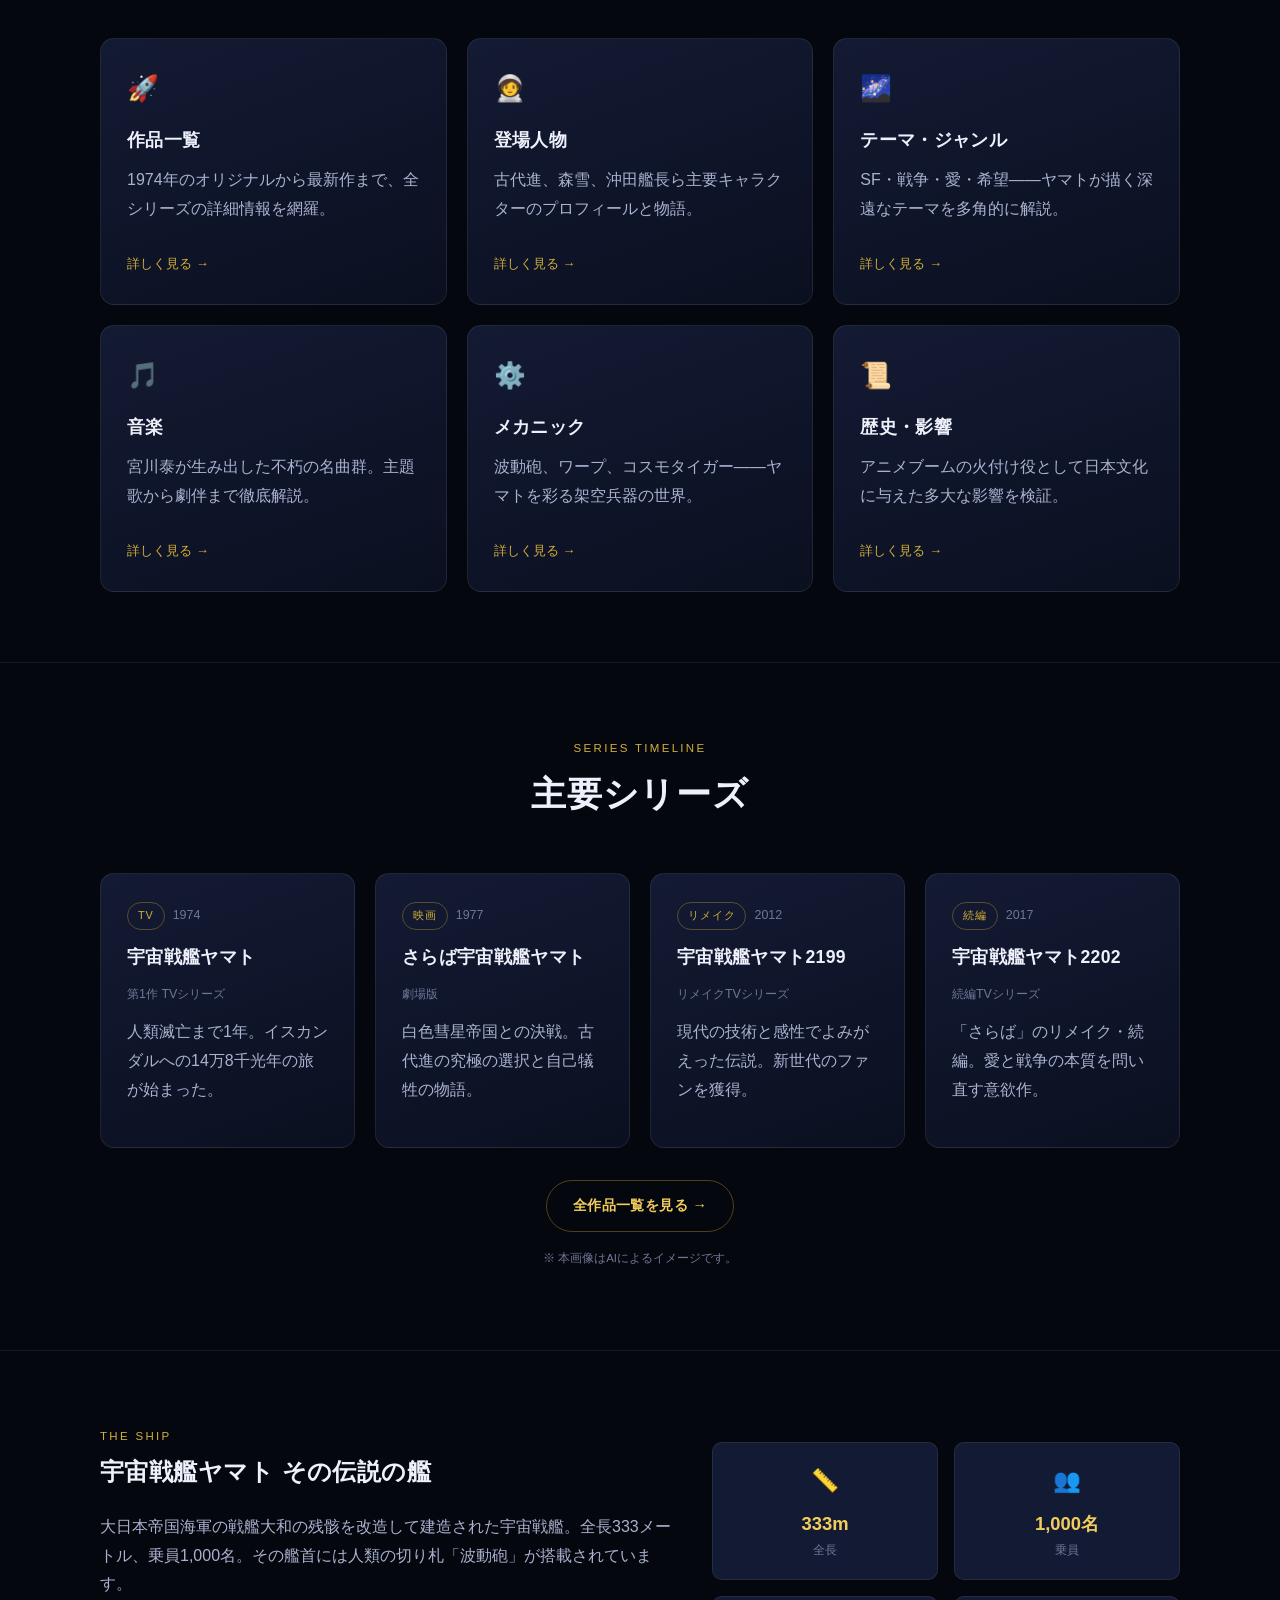
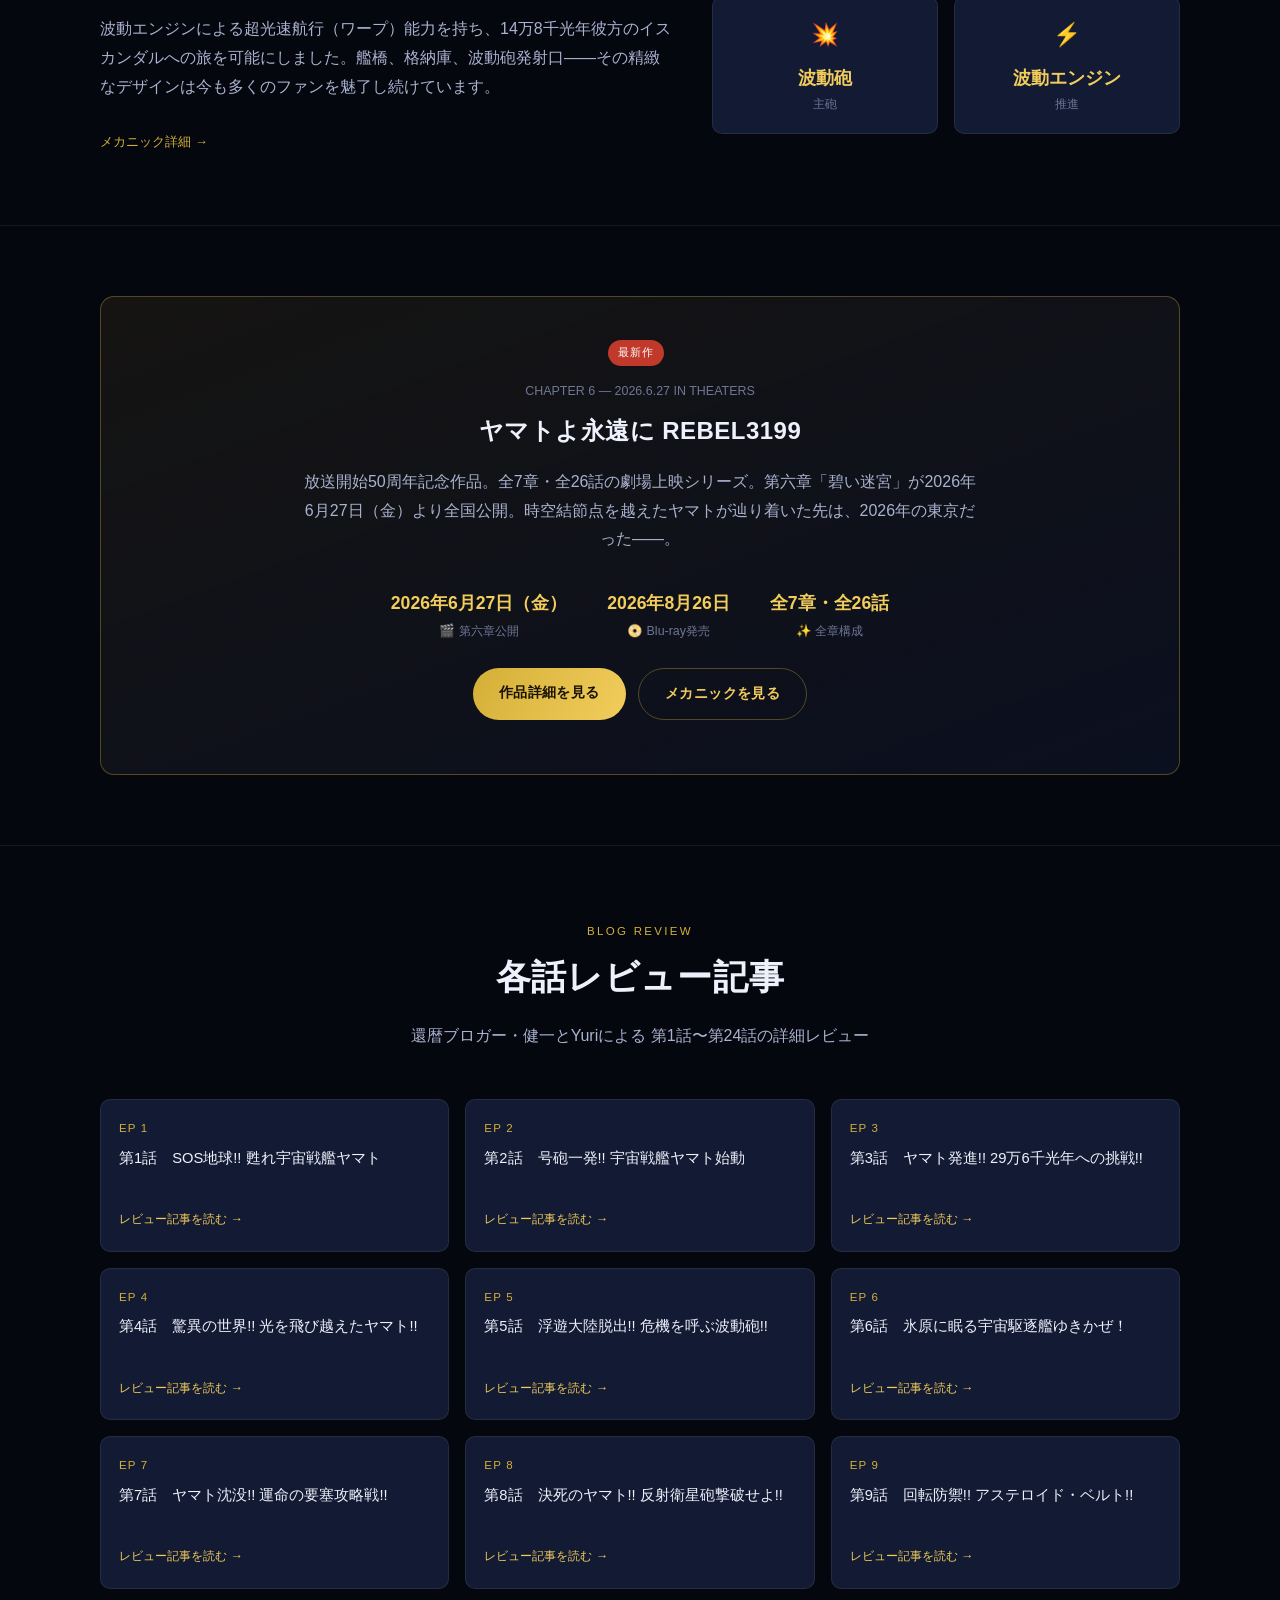
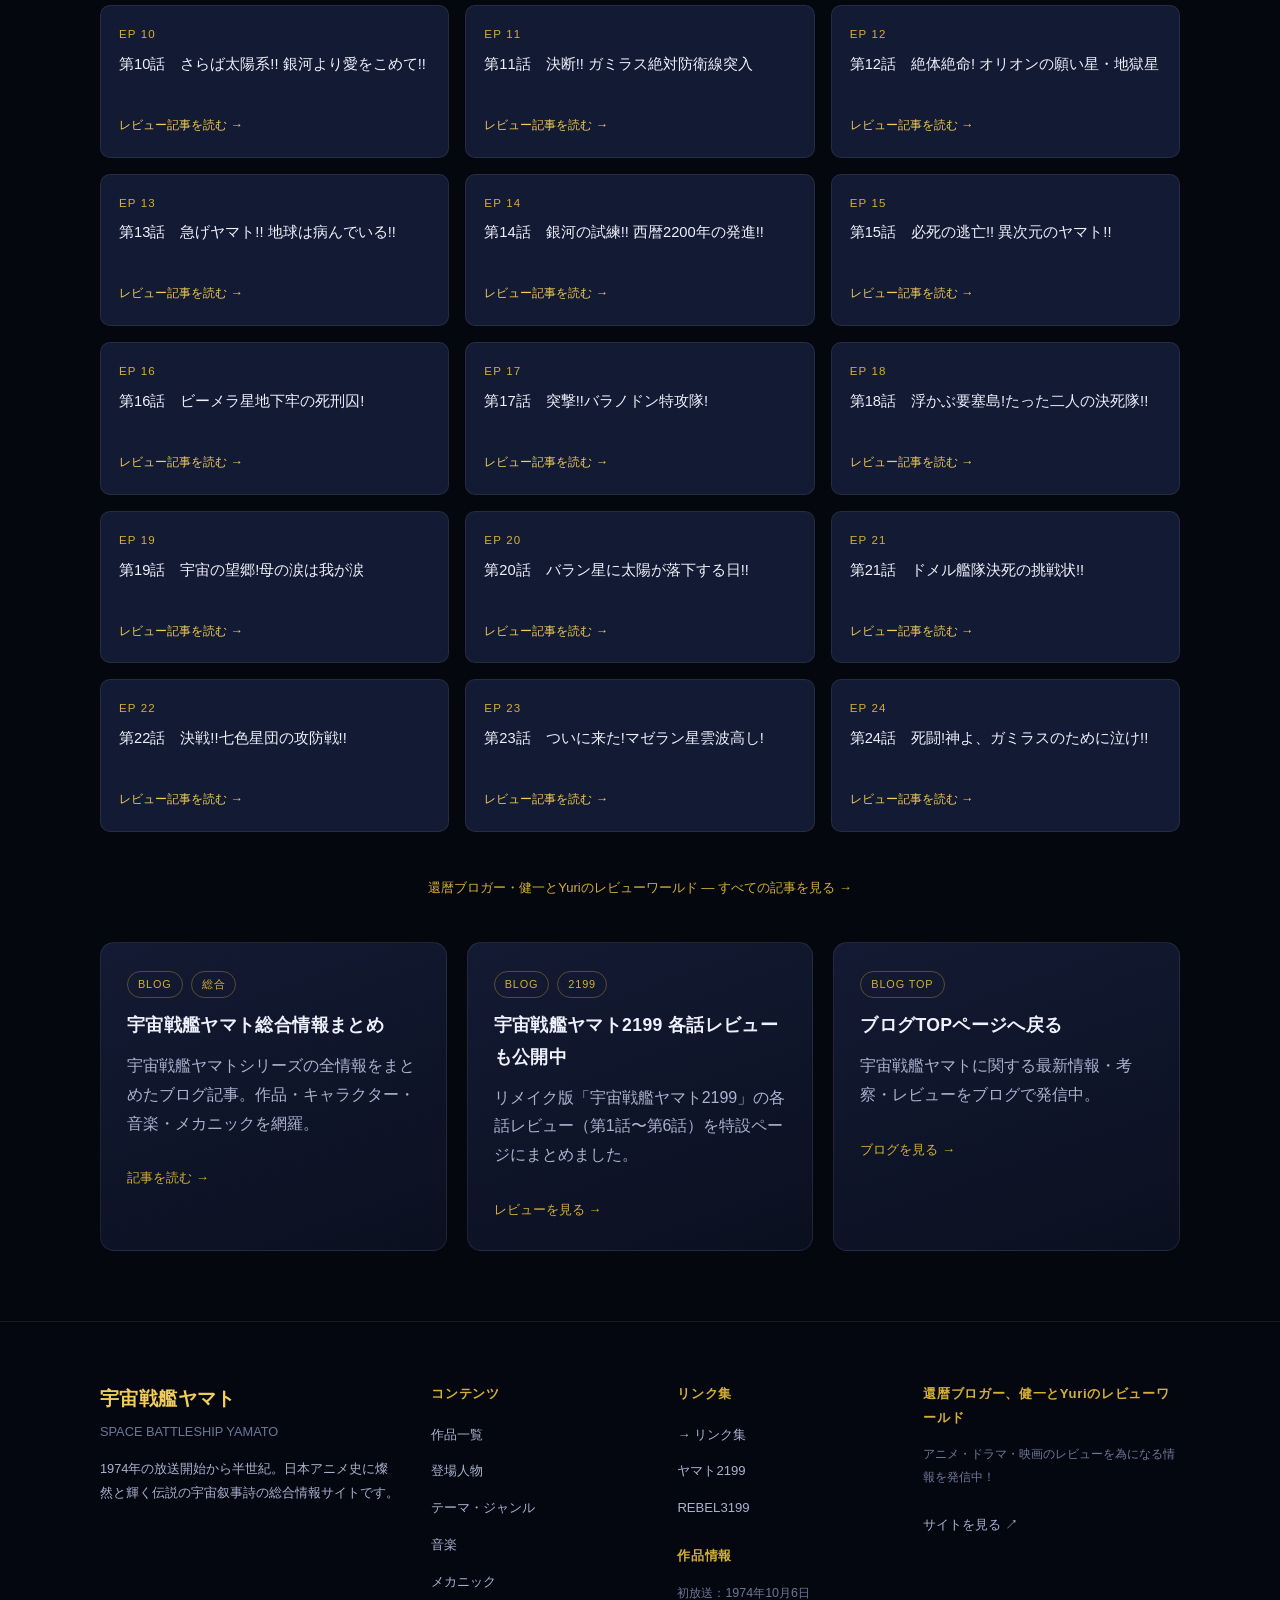
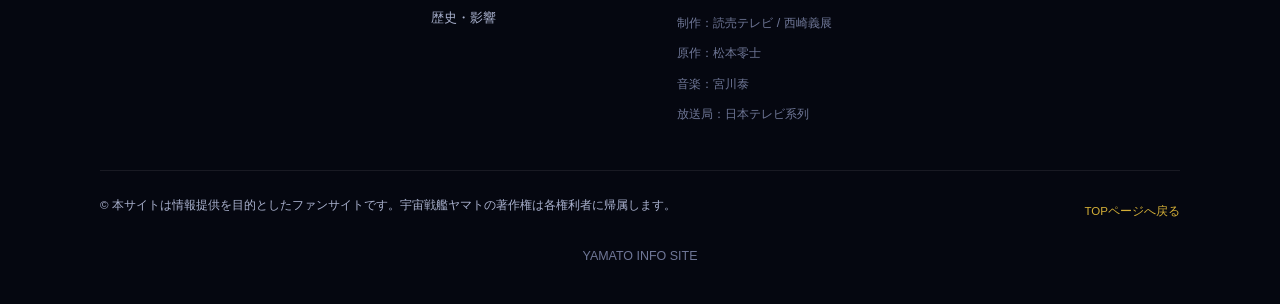
==== commit d9ecf5ed: "宇宙戦艦ヤマト2199各話レビュー・REBEL3199第六章レビュー・ヤマトIIIレビューへのリンクを追加 - yamato2199.html: 「各話レビュー」セクション新設(第1話〜第6話、ani" ====
--- a/index.html
+++ b/index.html
@@ -246,12 +246,18 @@
         <a href="https://www.anime-station.org/" target="_blank" rel="noopener noreferrer" class="card-link">還暦ブロガー・健一とYuriのレビューワールド — すべての記事を見る →</a>
       </p>
 
-      <div class="grid grid-2" style="margin-top:40px;">
+      <div class="grid grid-3" style="margin-top:40px;">
         <a class="card" href="https://ameblo.jp/kenanime2026/entry-12955072585.html" target="_blank" rel="noopener noreferrer">
           <span class="badge badge-outline">BLOG</span><span class="badge badge-outline">総合</span>
           <h3 style="margin-top:12px;">宇宙戦艦ヤマト総合情報まとめ</h3>
           <p>宇宙戦艦ヤマトシリーズの全情報をまとめたブログ記事。作品・キャラクター・音楽・メカニックを網羅。</p>
           <span class="card-link">記事を読む →</span>
+        </a>
+        <a class="card" href="yamato2199.html">
+          <span class="badge badge-outline">BLOG</span><span class="badge badge-outline">2199</span>
+          <h3 style="margin-top:12px;">宇宙戦艦ヤマト2199 各話レビューも公開中</h3>
+          <p>リメイク版「宇宙戦艦ヤマト2199」の各話レビュー（第1話〜第6話）を特設ページにまとめました。</p>
+          <span class="card-link">レビューを見る →</span>
         </a>
         <a class="card" href="https://www.anime-station.org/" target="_blank" rel="noopener noreferrer">
           <span class="badge badge-outline">BLOG TOP</span>
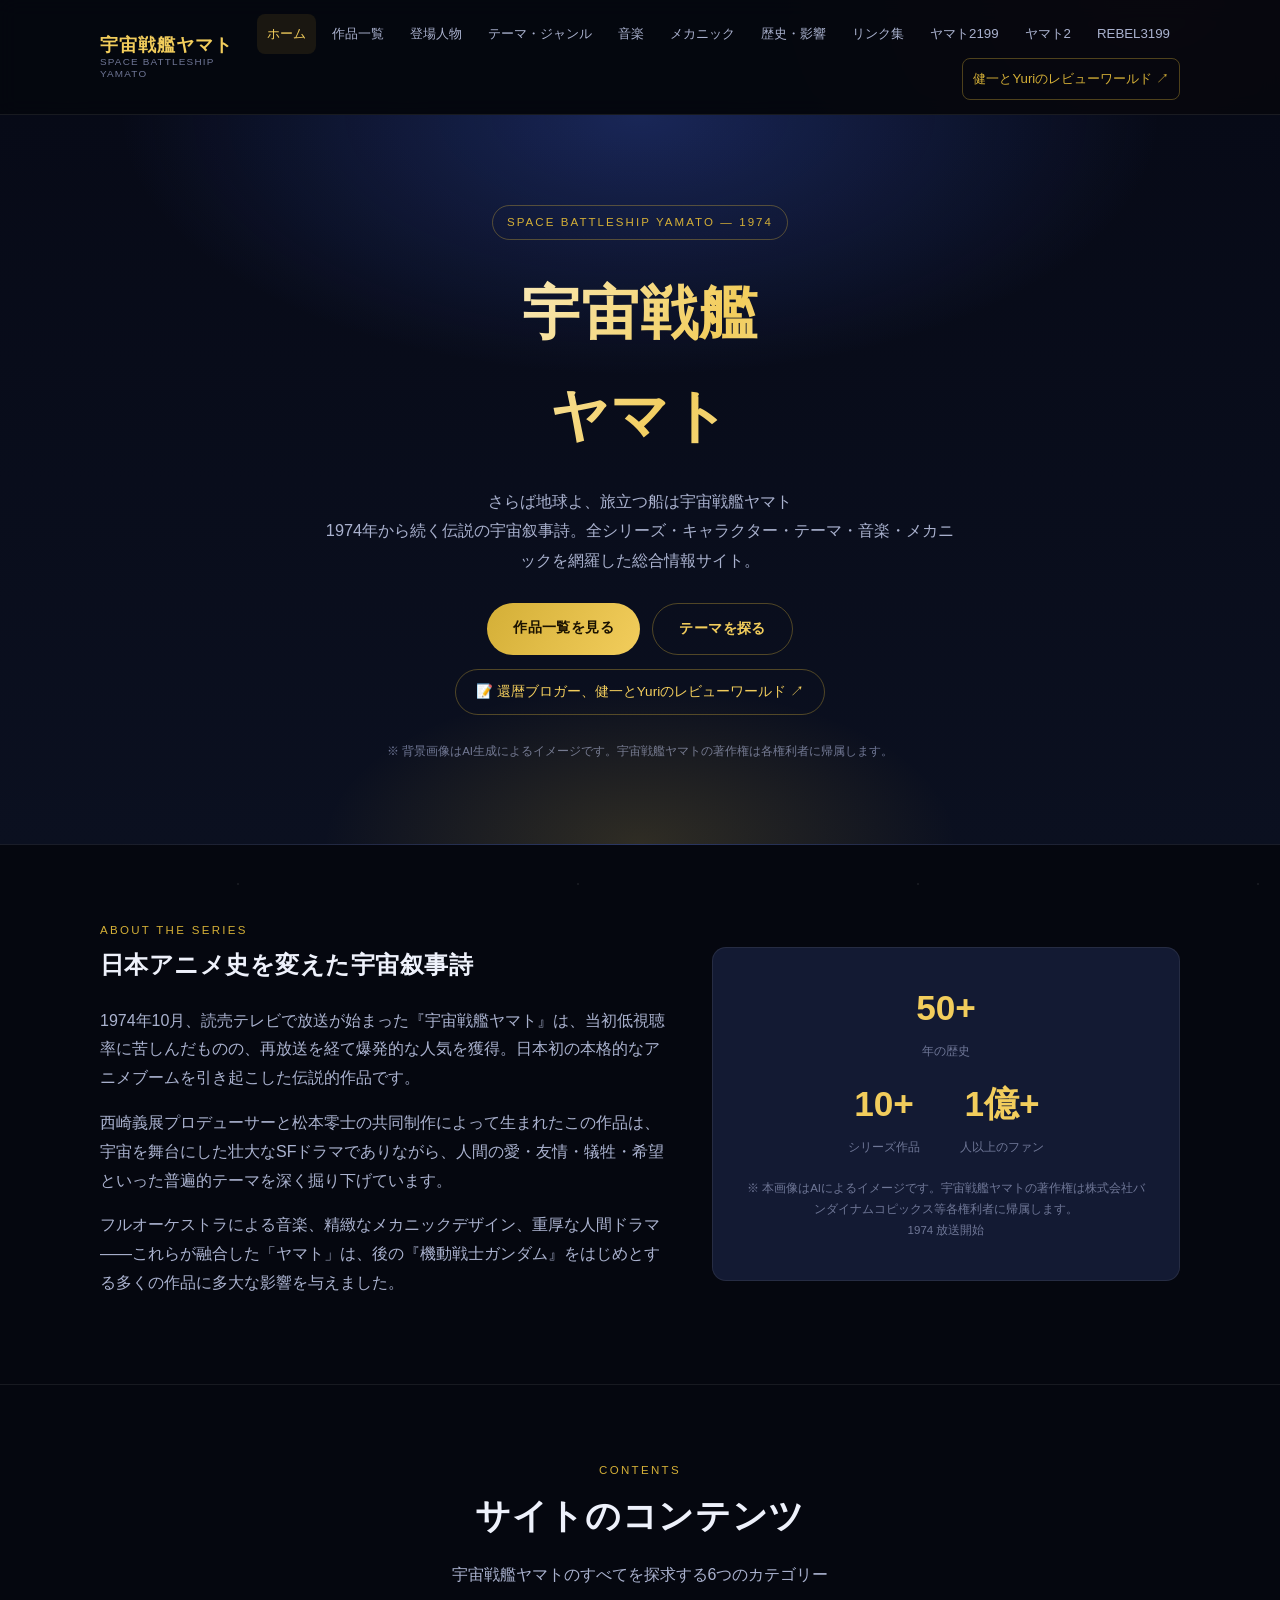
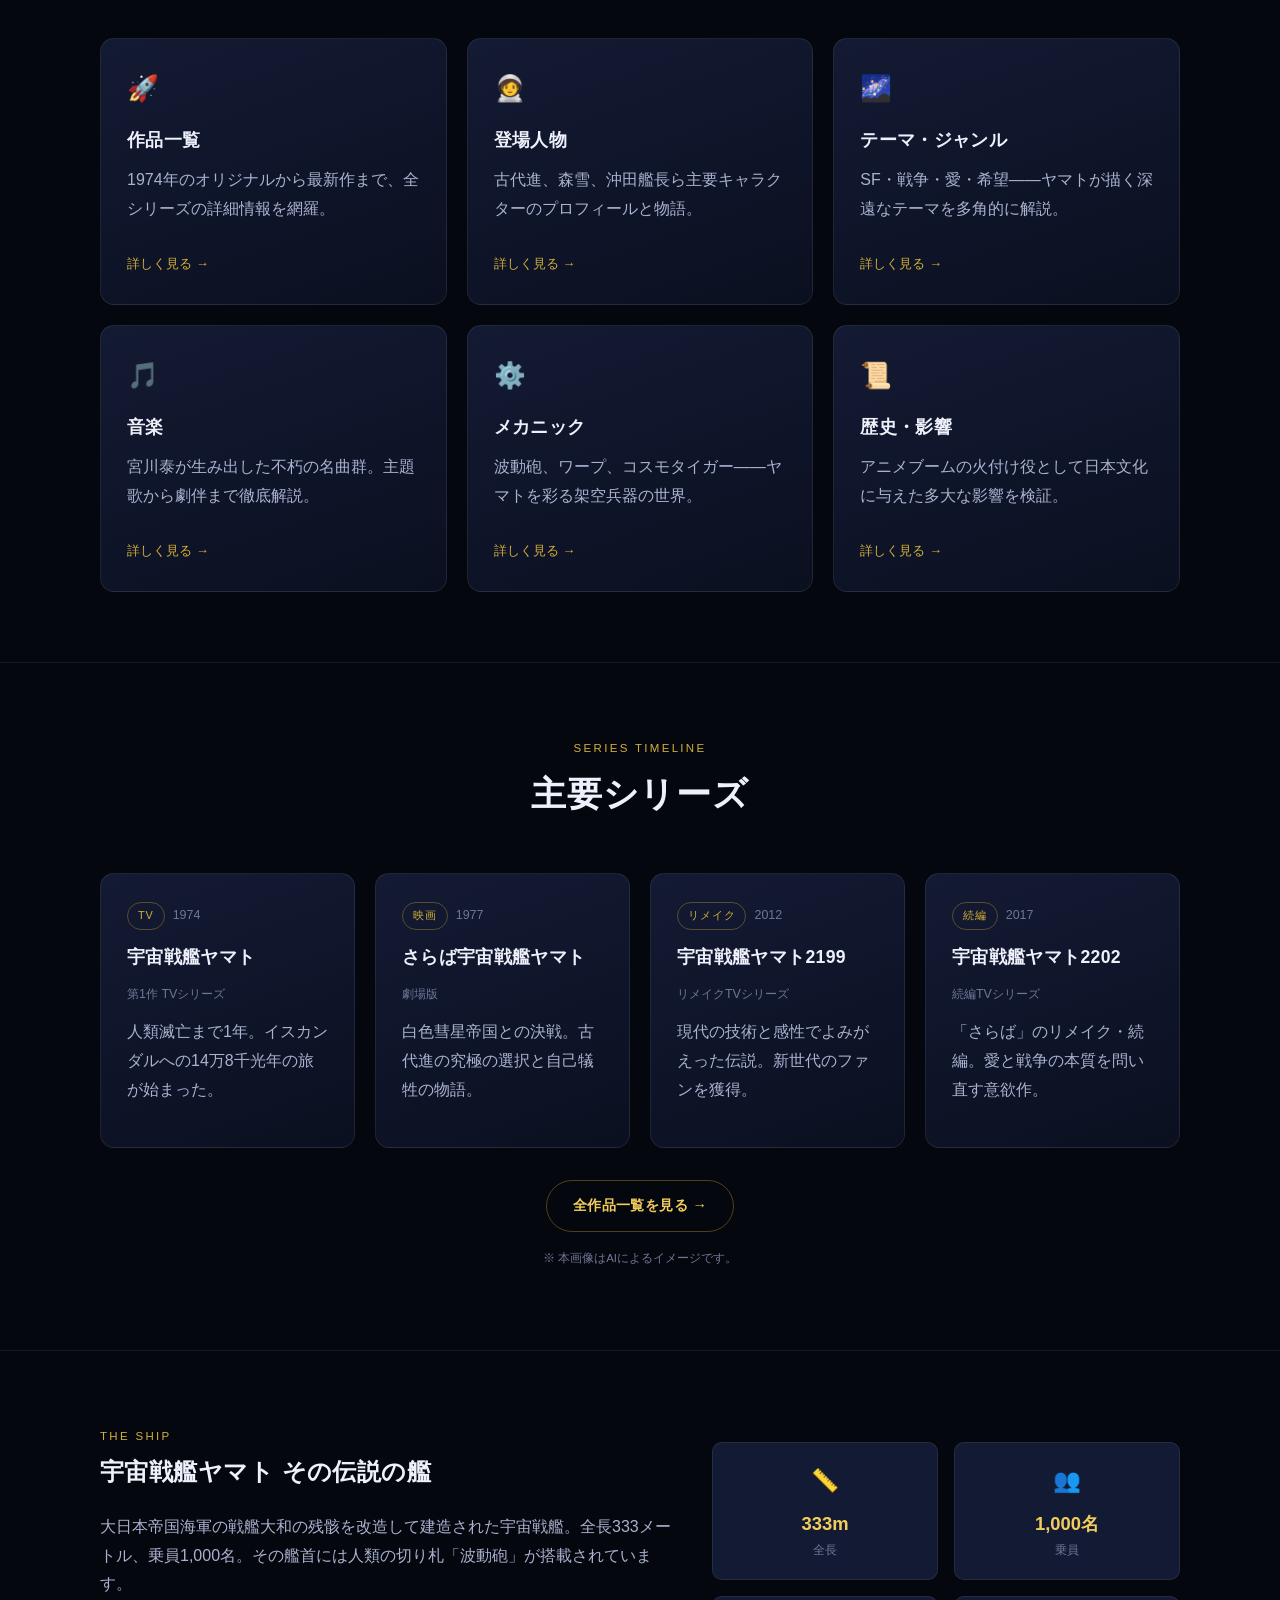
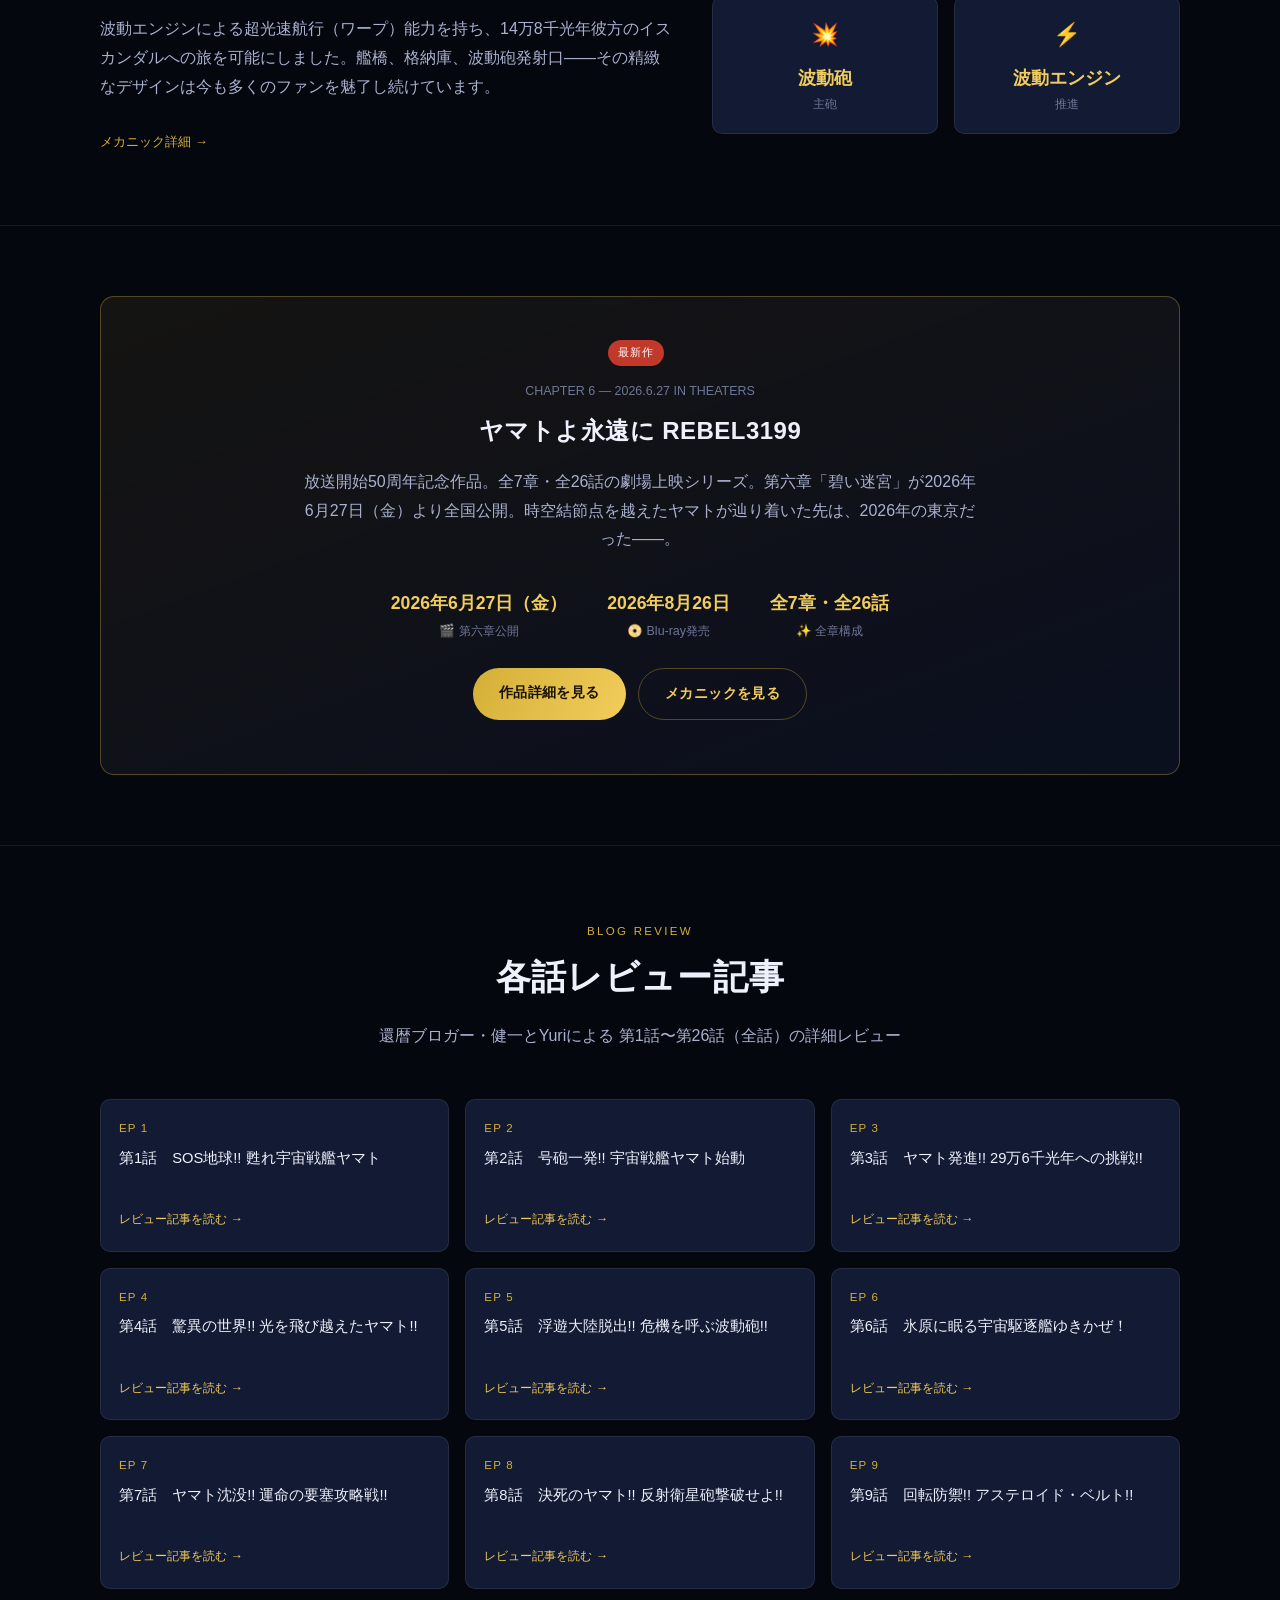
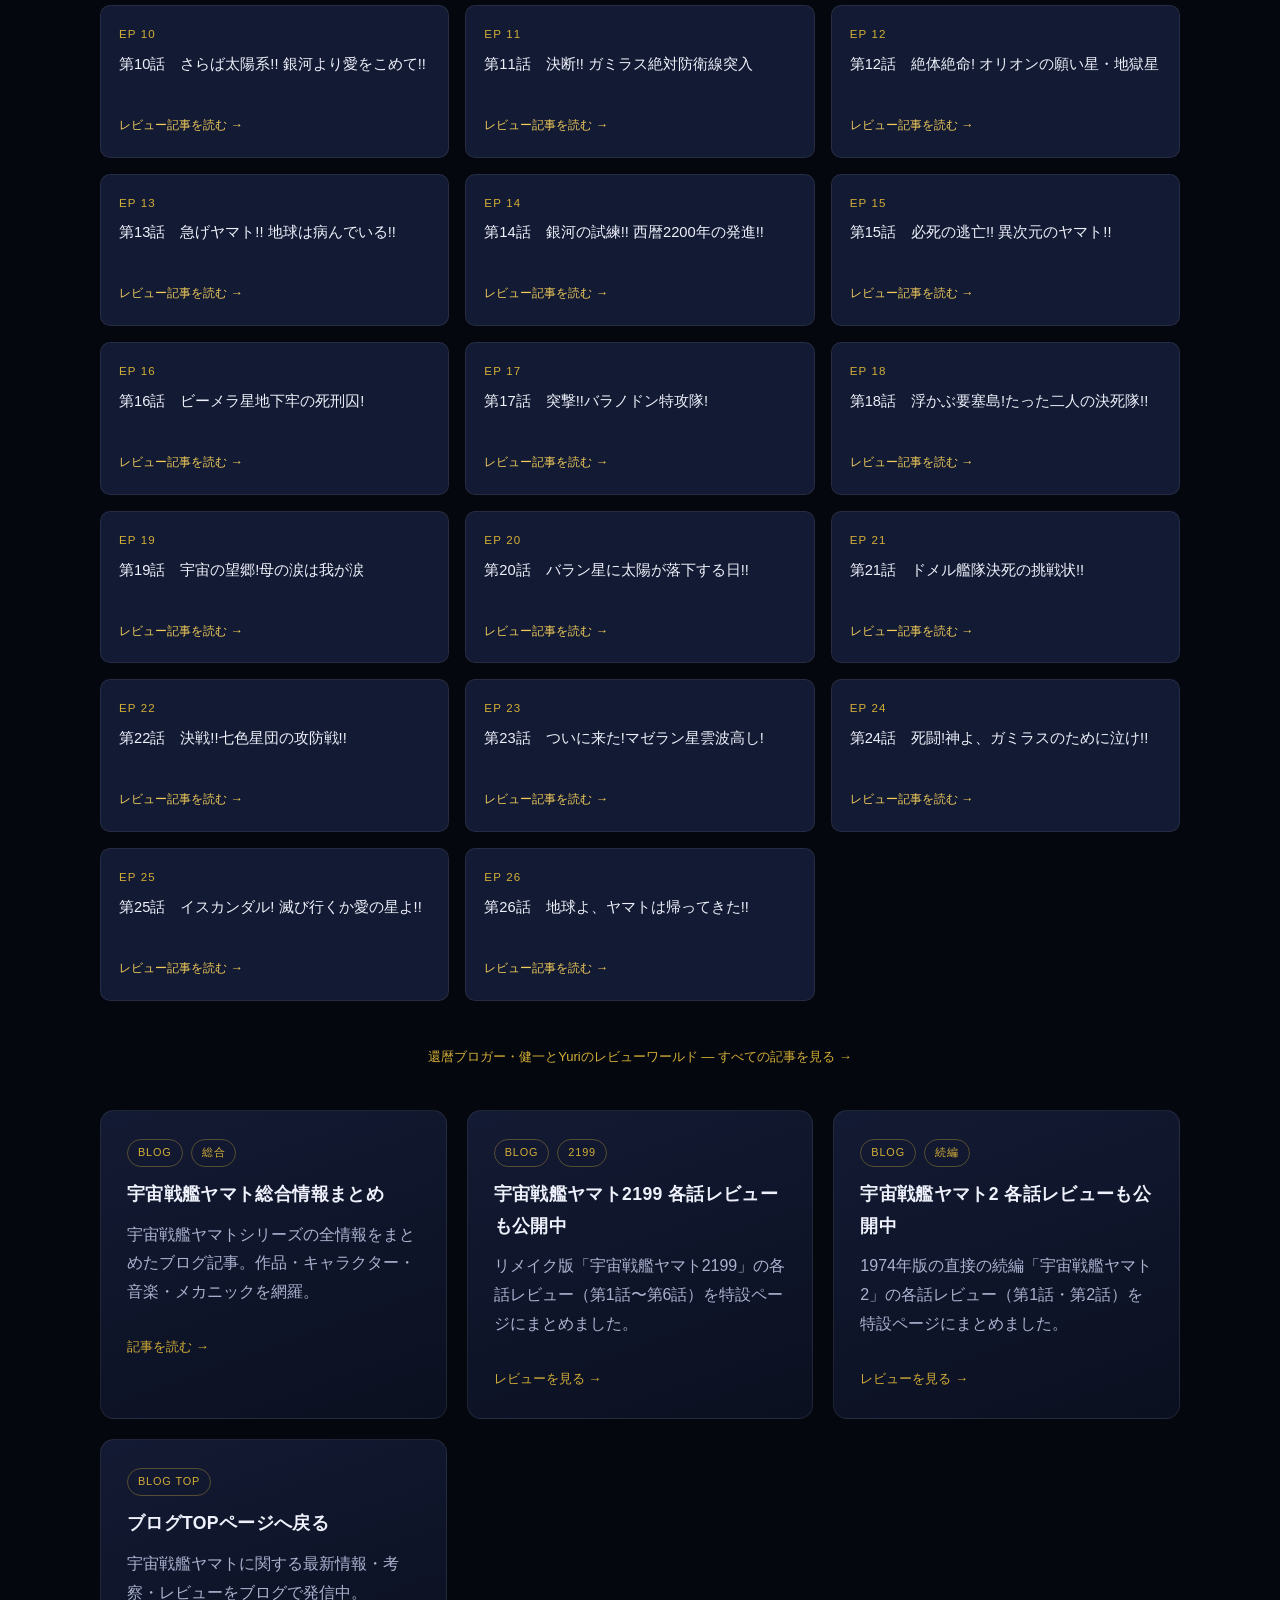
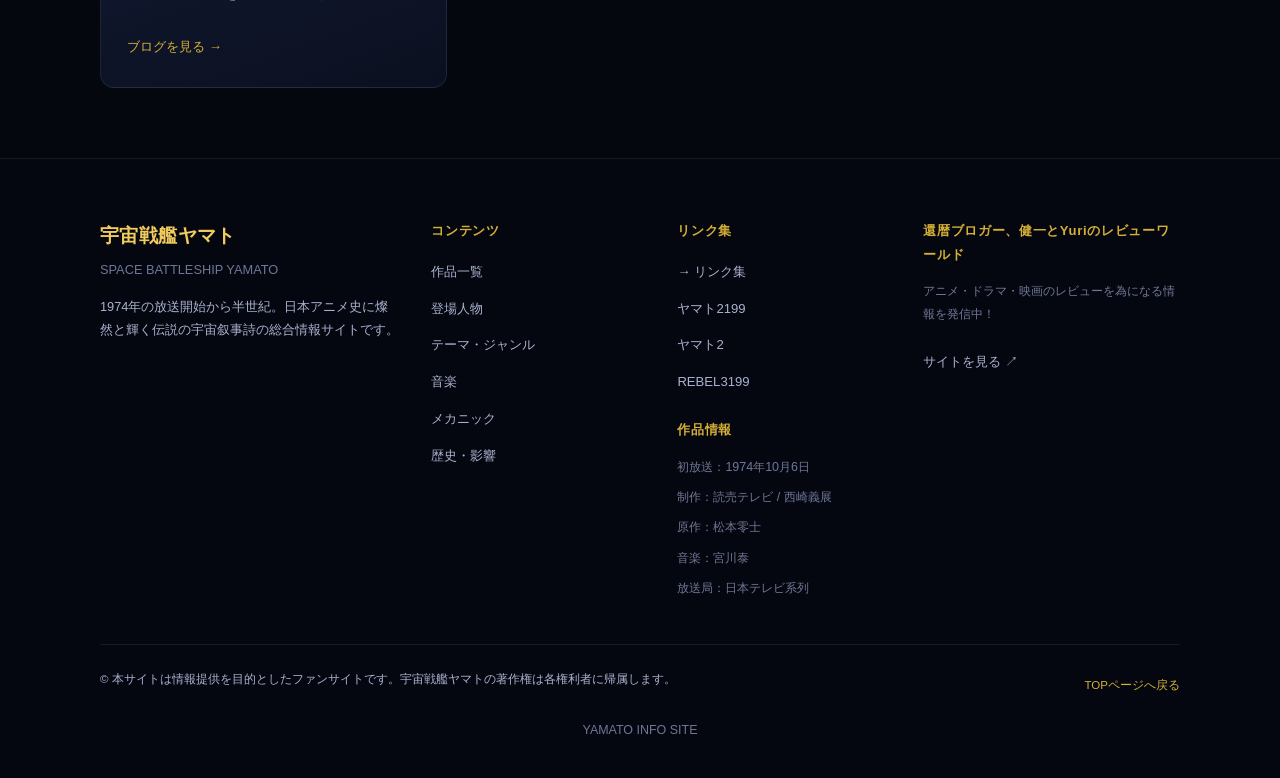
==== commit df9cb572: "1974年版ヤマト第25・26話レビューを追加、宇宙戦艦ヤマト2特設ページを新設 - index.htmlに未掲載だった第25話・第26話のameblo.jpレビューリンクを追加(全26話掲載完了) " ====
--- a/index.html
+++ b/index.html
@@ -26,6 +26,7 @@
       <a href="history.html">歴史・影響</a>
       <a href="links.html">リンク集</a>
       <a href="yamato2199.html">ヤマト2199</a>
+      <a href="yamato2.html">ヤマト2</a>
       <a href="rebel3199.html">REBEL3199</a>
       <a href="https://www.anime-station.org/" target="_blank" rel="noopener noreferrer" class="nav-external">健一とYuriのレビューワールド ↗</a>
     </nav>
@@ -214,7 +215,7 @@
       <div class="section-head">
         <span class="section-kicker">BLOG REVIEW</span>
         <h2>各話レビュー記事</h2>
-        <p>還暦ブロガー・健一とYuriによる 第1話〜第24話の詳細レビュー</p>
+        <p>還暦ブロガー・健一とYuriによる 第1話〜第26話（全話）の詳細レビュー</p>
       </div>
       <div class="ep-grid">
         <div class="ep-card"><div class="ep-num">EP 1</div><div class="ep-title">第1話　SOS地球!! 甦れ宇宙戦艦ヤマト</div><a class="ep-link" href="https://ameblo.jp/kenanime2026/entry-12952190333.html" target="_blank" rel="noopener noreferrer">レビュー記事を読む →</a></div>
@@ -241,6 +242,8 @@
         <div class="ep-card"><div class="ep-num">EP 22</div><div class="ep-title">第22話　決戦!!七色星団の攻防戦!!</div><a class="ep-link" href="https://ameblo.jp/kenanime2026/entry-12969375112.html" target="_blank" rel="noopener noreferrer">レビュー記事を読む →</a></div>
         <div class="ep-card"><div class="ep-num">EP 23</div><div class="ep-title">第23話　ついに来た!マゼラン星雲波高し!</div><a class="ep-link" href="https://ameblo.jp/kenanime2026/entry-12970106198.html" target="_blank" rel="noopener noreferrer">レビュー記事を読む →</a></div>
         <div class="ep-card"><div class="ep-num">EP 24</div><div class="ep-title">第24話　死闘!神よ、ガミラスのために泣け!!</div><a class="ep-link" href="https://ameblo.jp/kenanime2026/entry-12970863122.html" target="_blank" rel="noopener noreferrer">レビュー記事を読む →</a></div>
+        <div class="ep-card"><div class="ep-num">EP 25</div><div class="ep-title">第25話　イスカンダル! 滅び行くか愛の星よ!!</div><a class="ep-link" href="https://ameblo.jp/kenanime2026/entry-12971558028.html" target="_blank" rel="noopener noreferrer">レビュー記事を読む →</a></div>
+        <div class="ep-card"><div class="ep-num">EP 26</div><div class="ep-title">第26話　地球よ、ヤマトは帰ってきた!!</div><a class="ep-link" href="https://ameblo.jp/kenanime2026/entry-12972264625.html" target="_blank" rel="noopener noreferrer">レビュー記事を読む →</a></div>
       </div>
       <p class="center" style="margin-top:32px;">
         <a href="https://www.anime-station.org/" target="_blank" rel="noopener noreferrer" class="card-link">還暦ブロガー・健一とYuriのレビューワールド — すべての記事を見る →</a>
@@ -257,6 +260,12 @@
           <span class="badge badge-outline">BLOG</span><span class="badge badge-outline">2199</span>
           <h3 style="margin-top:12px;">宇宙戦艦ヤマト2199 各話レビューも公開中</h3>
           <p>リメイク版「宇宙戦艦ヤマト2199」の各話レビュー（第1話〜第6話）を特設ページにまとめました。</p>
+          <span class="card-link">レビューを見る →</span>
+        </a>
+        <a class="card" href="yamato2.html">
+          <span class="badge badge-outline">BLOG</span><span class="badge badge-outline">続編</span>
+          <h3 style="margin-top:12px;">宇宙戦艦ヤマト2 各話レビューも公開中</h3>
+          <p>1974年版の直接の続編「宇宙戦艦ヤマト2」の各話レビュー（第1話・第2話）を特設ページにまとめました。</p>
           <span class="card-link">レビューを見る →</span>
         </a>
         <a class="card" href="https://www.anime-station.org/" target="_blank" rel="noopener noreferrer">
@@ -295,6 +304,7 @@
         <ul>
           <li><a href="links.html">→ リンク集</a></li>
           <li><a href="yamato2199.html">ヤマト2199</a></li>
+          <li><a href="yamato2.html">ヤマト2</a></li>
           <li><a href="rebel3199.html">REBEL3199</a></li>
         </ul>
         <h3 style="margin-top:22px;">作品情報</h3>
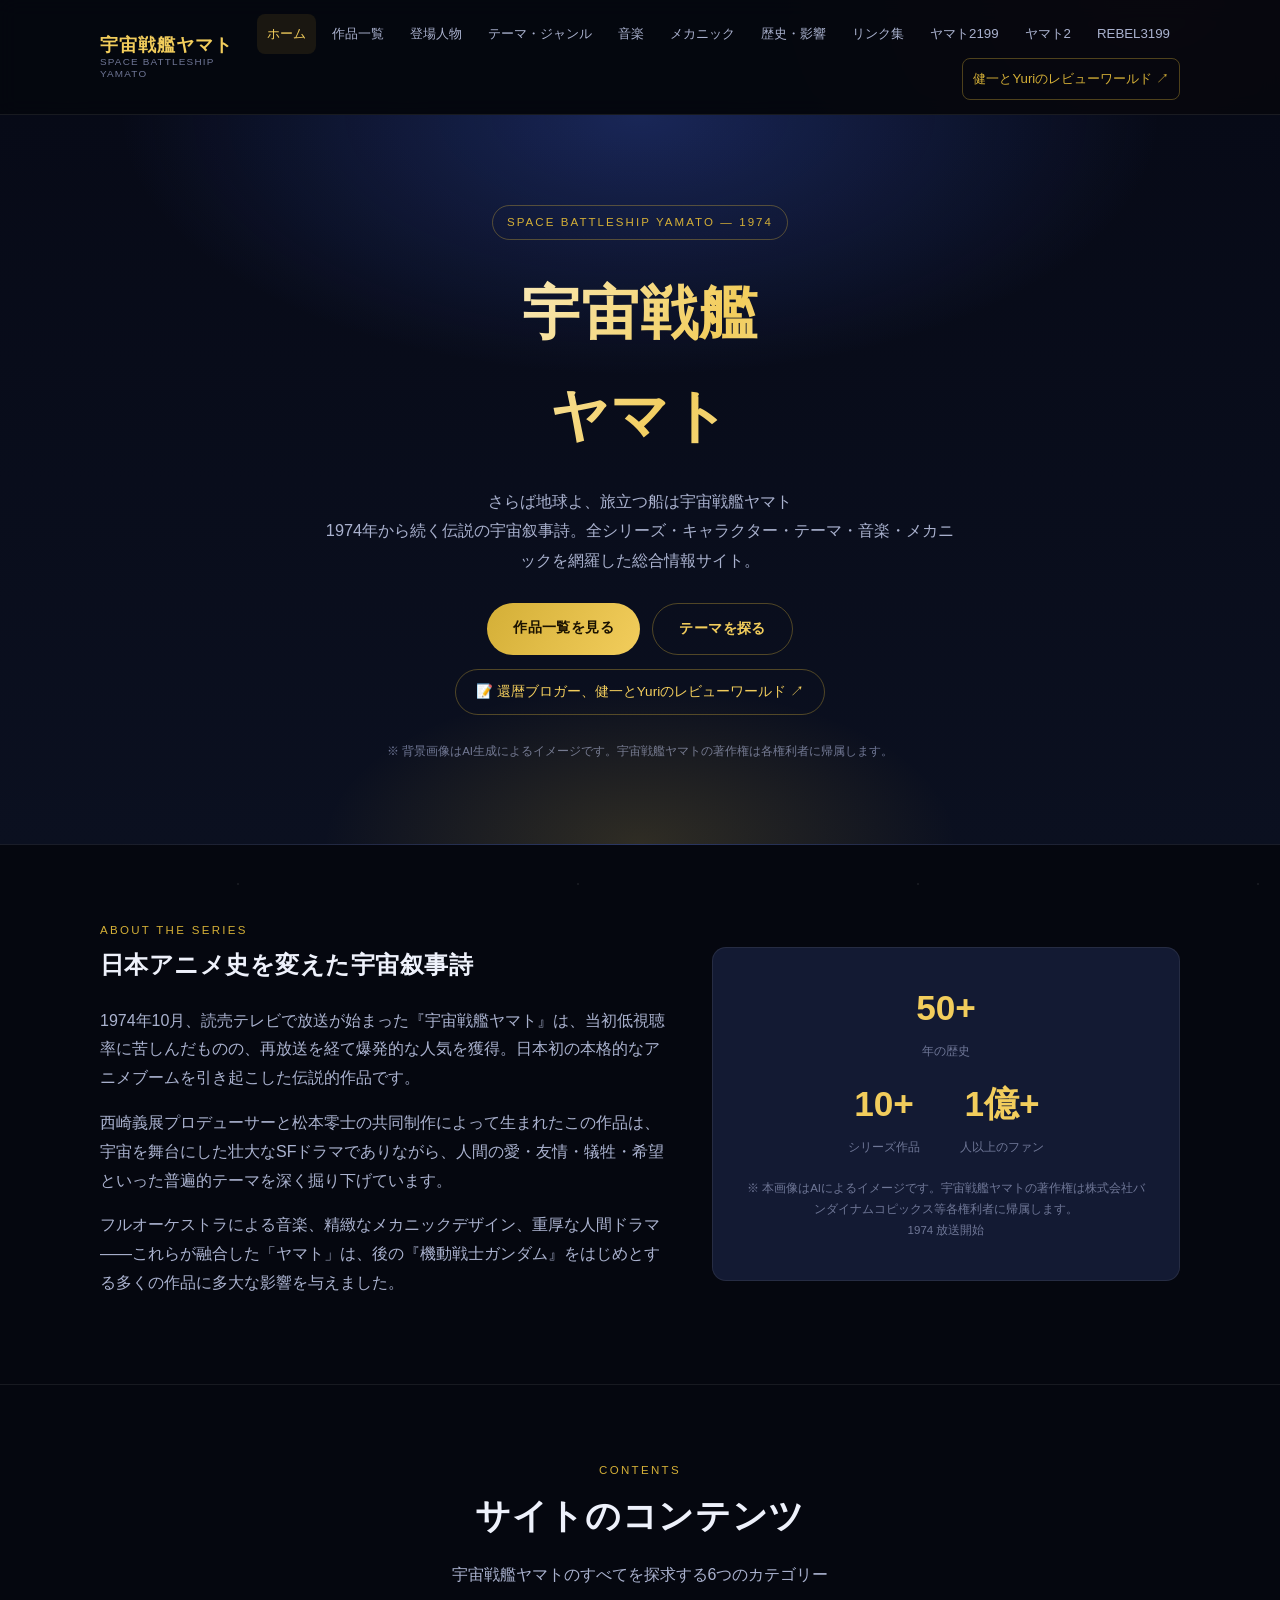
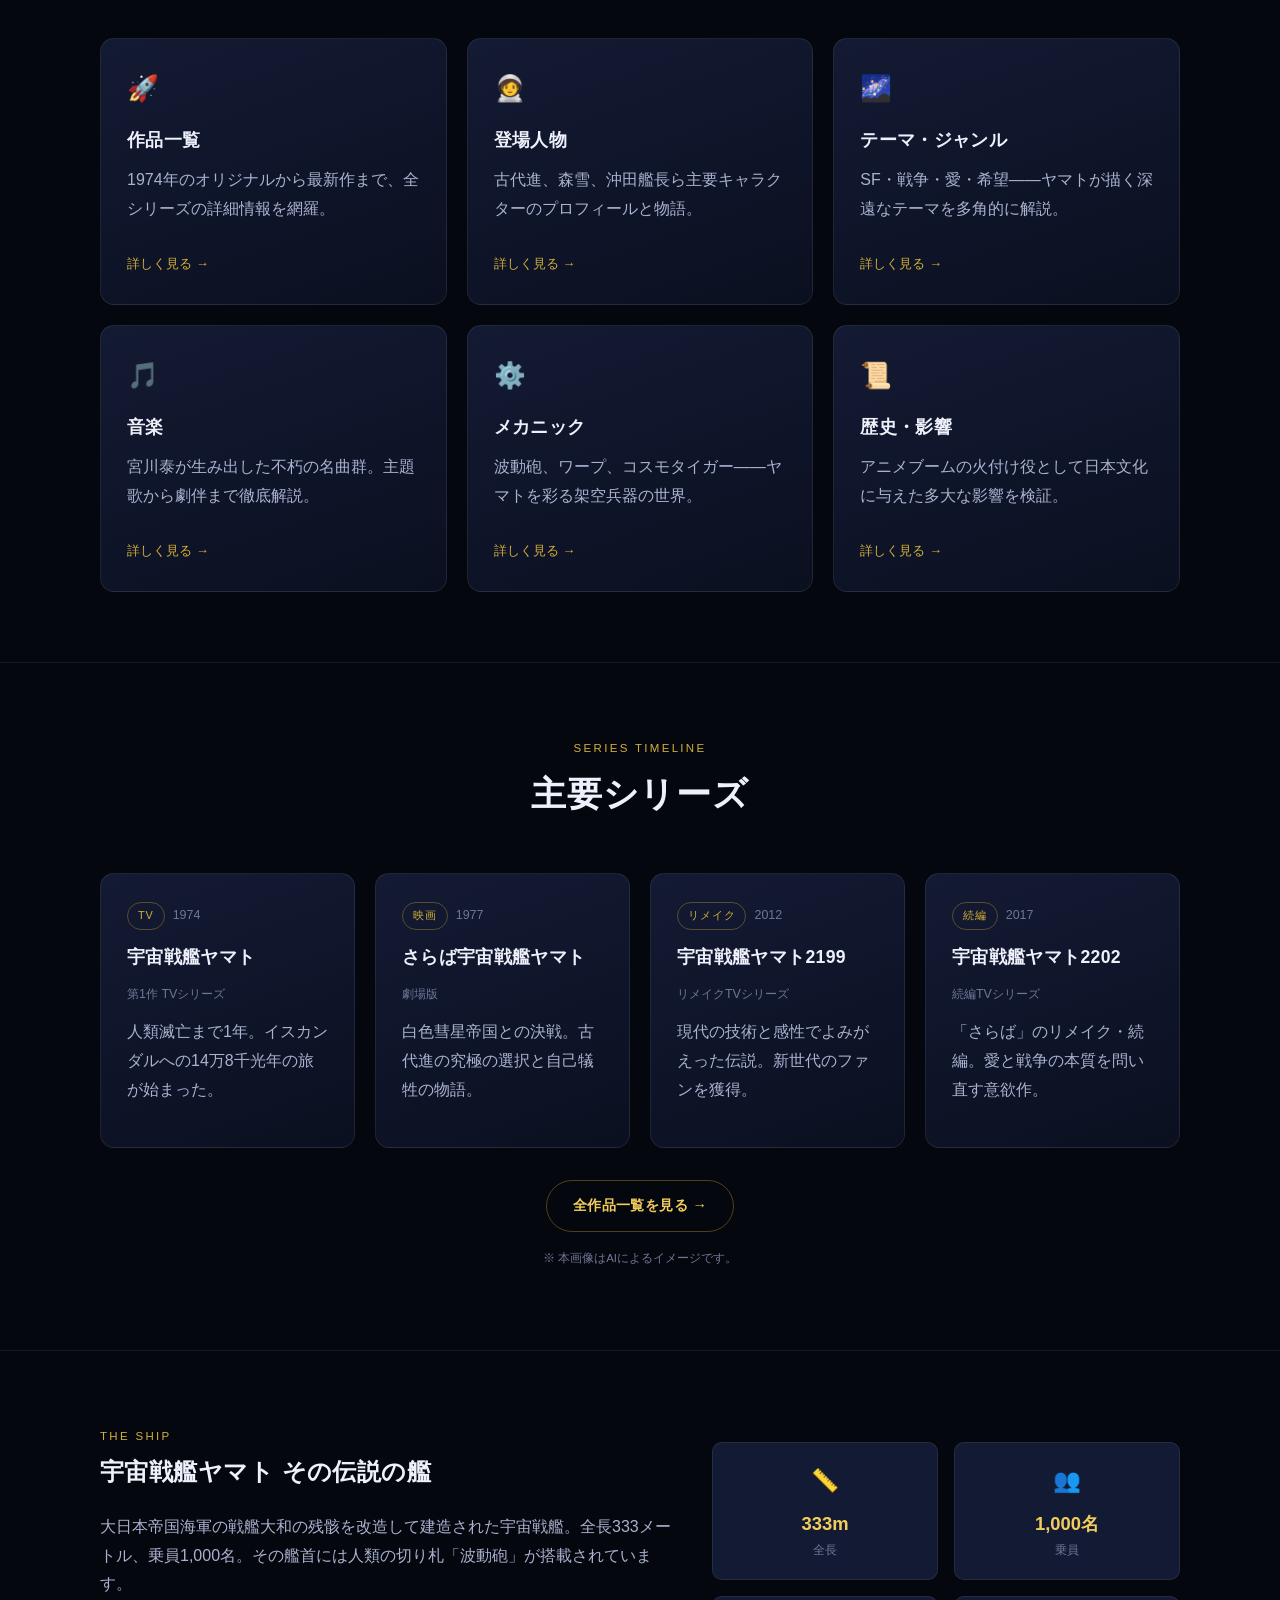
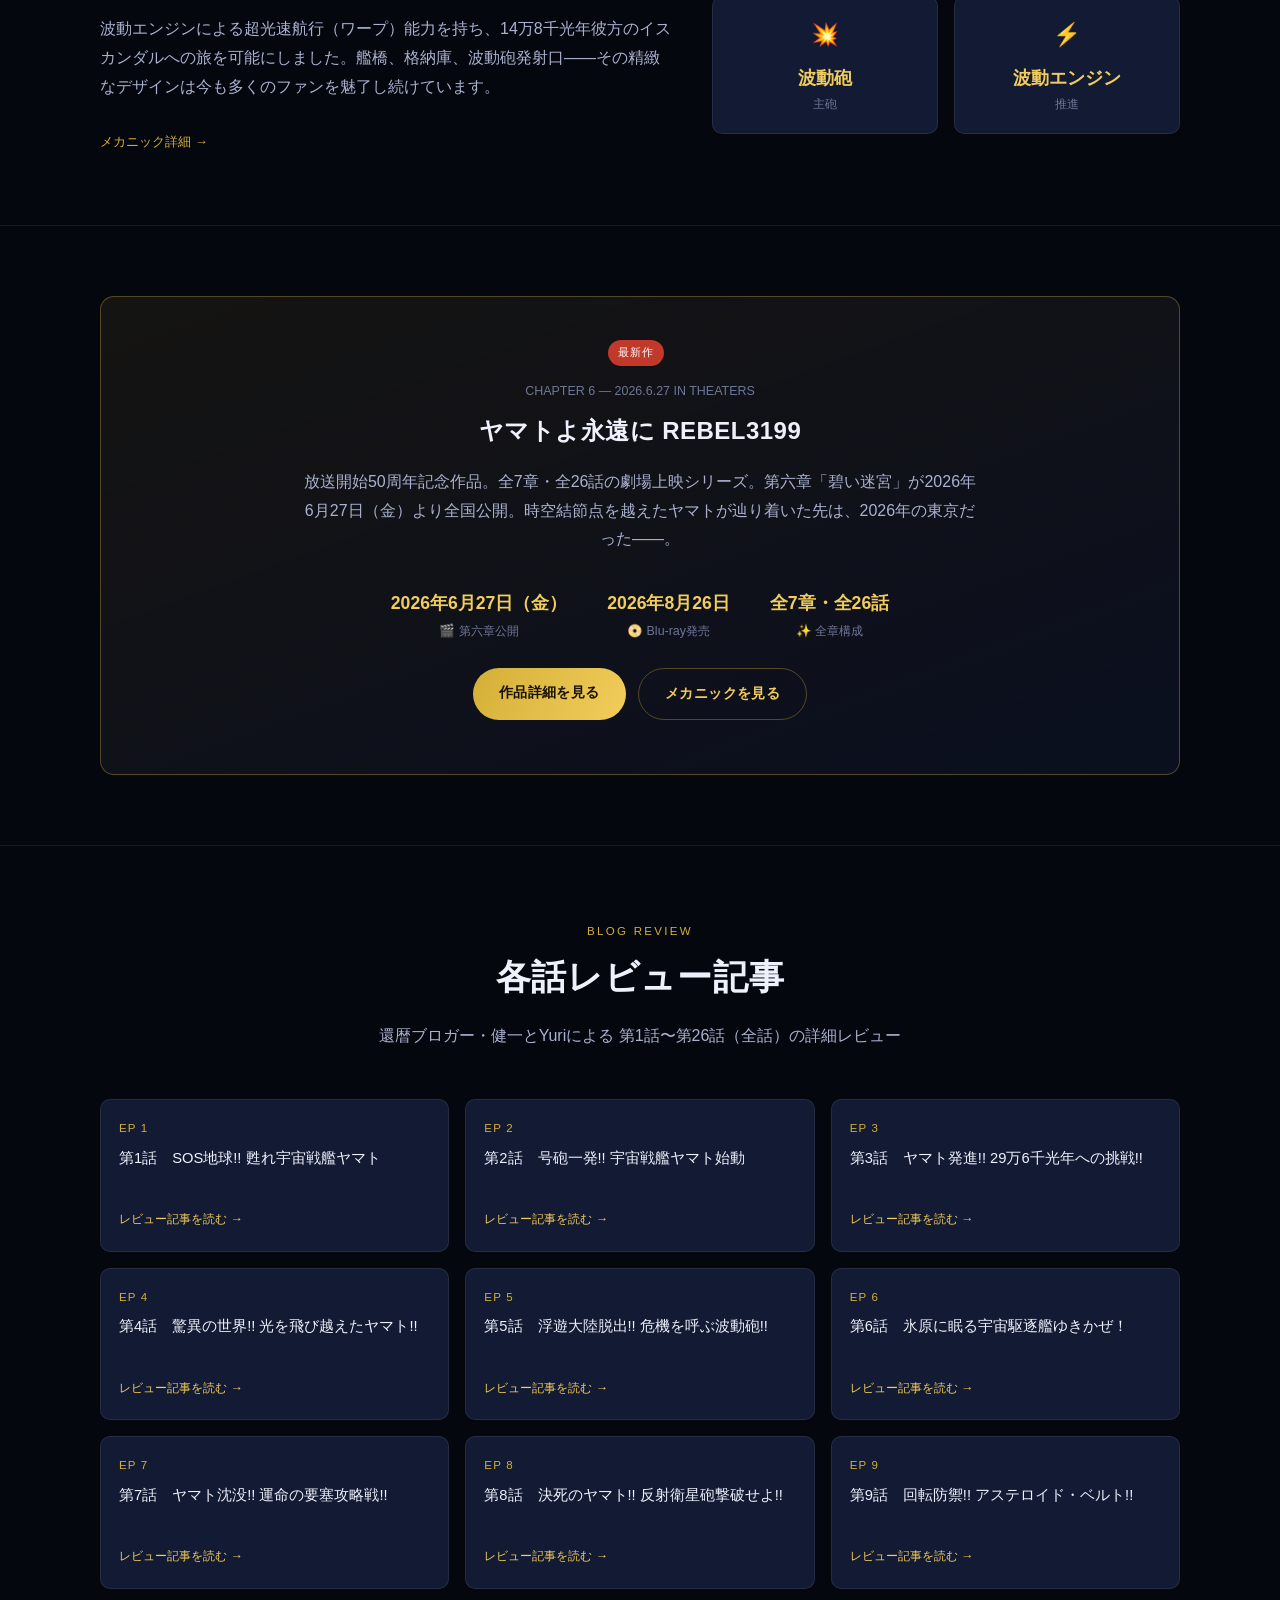
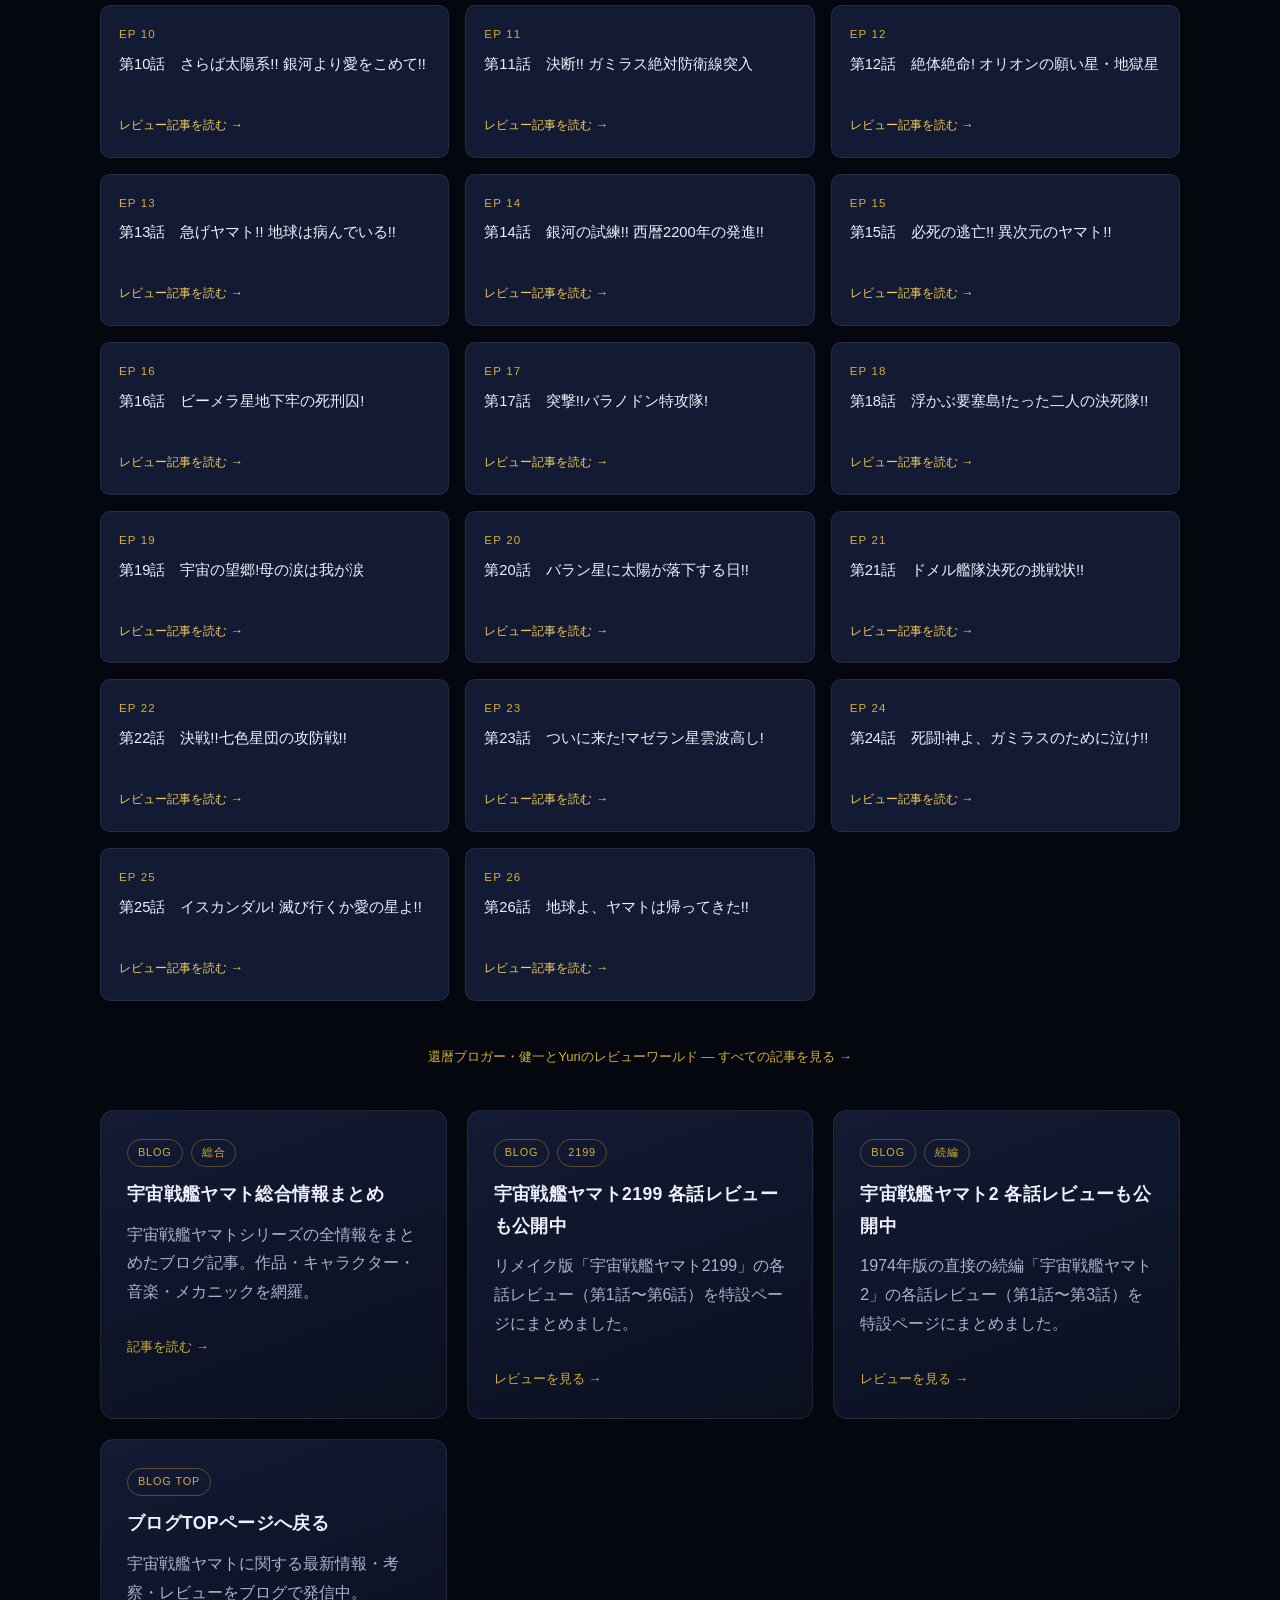
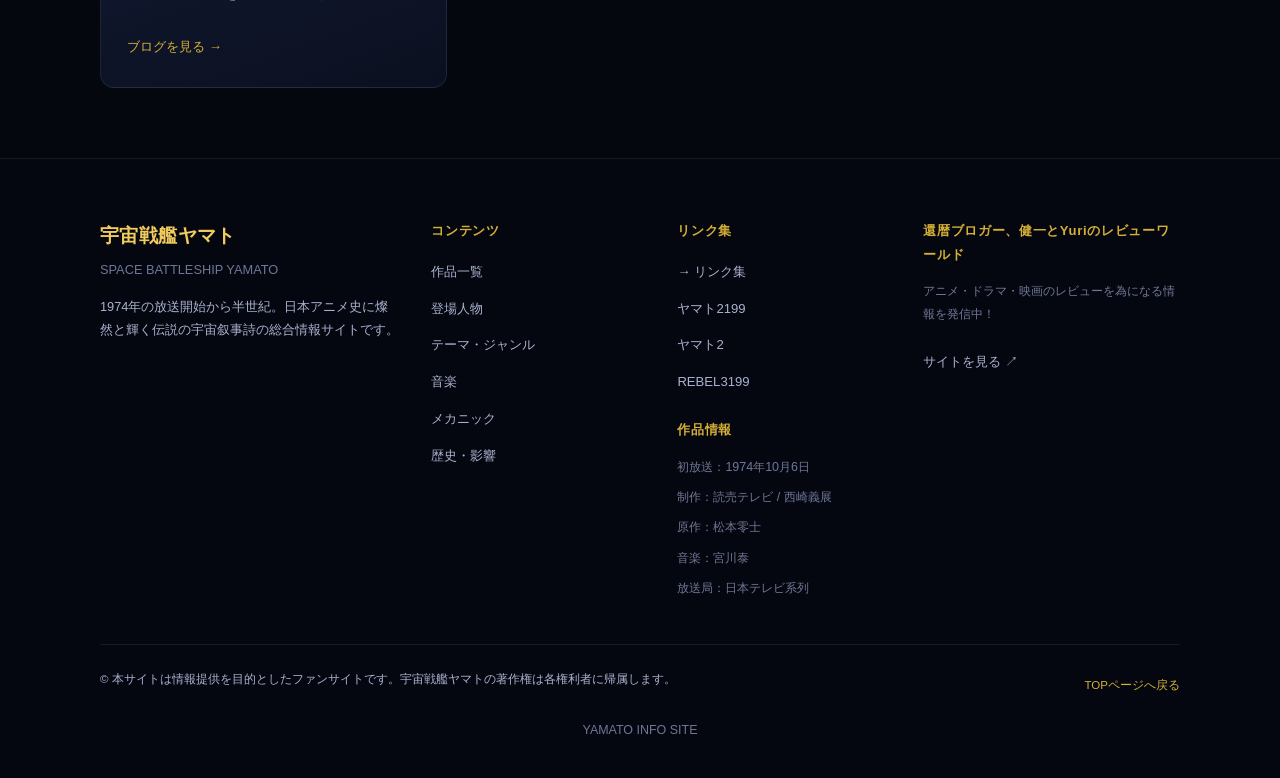
==== commit a6701d4a: "宇宙戦艦ヤマト2 第3話「地球の危機に起てヤマト!」レビューを追加 yamato2.htmlのep-gridに第3話カードを追加し、index.html・README.mdの 話数記載（第1話・第2話" ====
--- a/index.html
+++ b/index.html
@@ -265,7 +265,7 @@
         <a class="card" href="yamato2.html">
           <span class="badge badge-outline">BLOG</span><span class="badge badge-outline">続編</span>
           <h3 style="margin-top:12px;">宇宙戦艦ヤマト2 各話レビューも公開中</h3>
-          <p>1974年版の直接の続編「宇宙戦艦ヤマト2」の各話レビュー（第1話・第2話）を特設ページにまとめました。</p>
+          <p>1974年版の直接の続編「宇宙戦艦ヤマト2」の各話レビュー（第1話〜第3話）を特設ページにまとめました。</p>
           <span class="card-link">レビューを見る →</span>
         </a>
         <a class="card" href="https://www.anime-station.org/" target="_blank" rel="noopener noreferrer">
